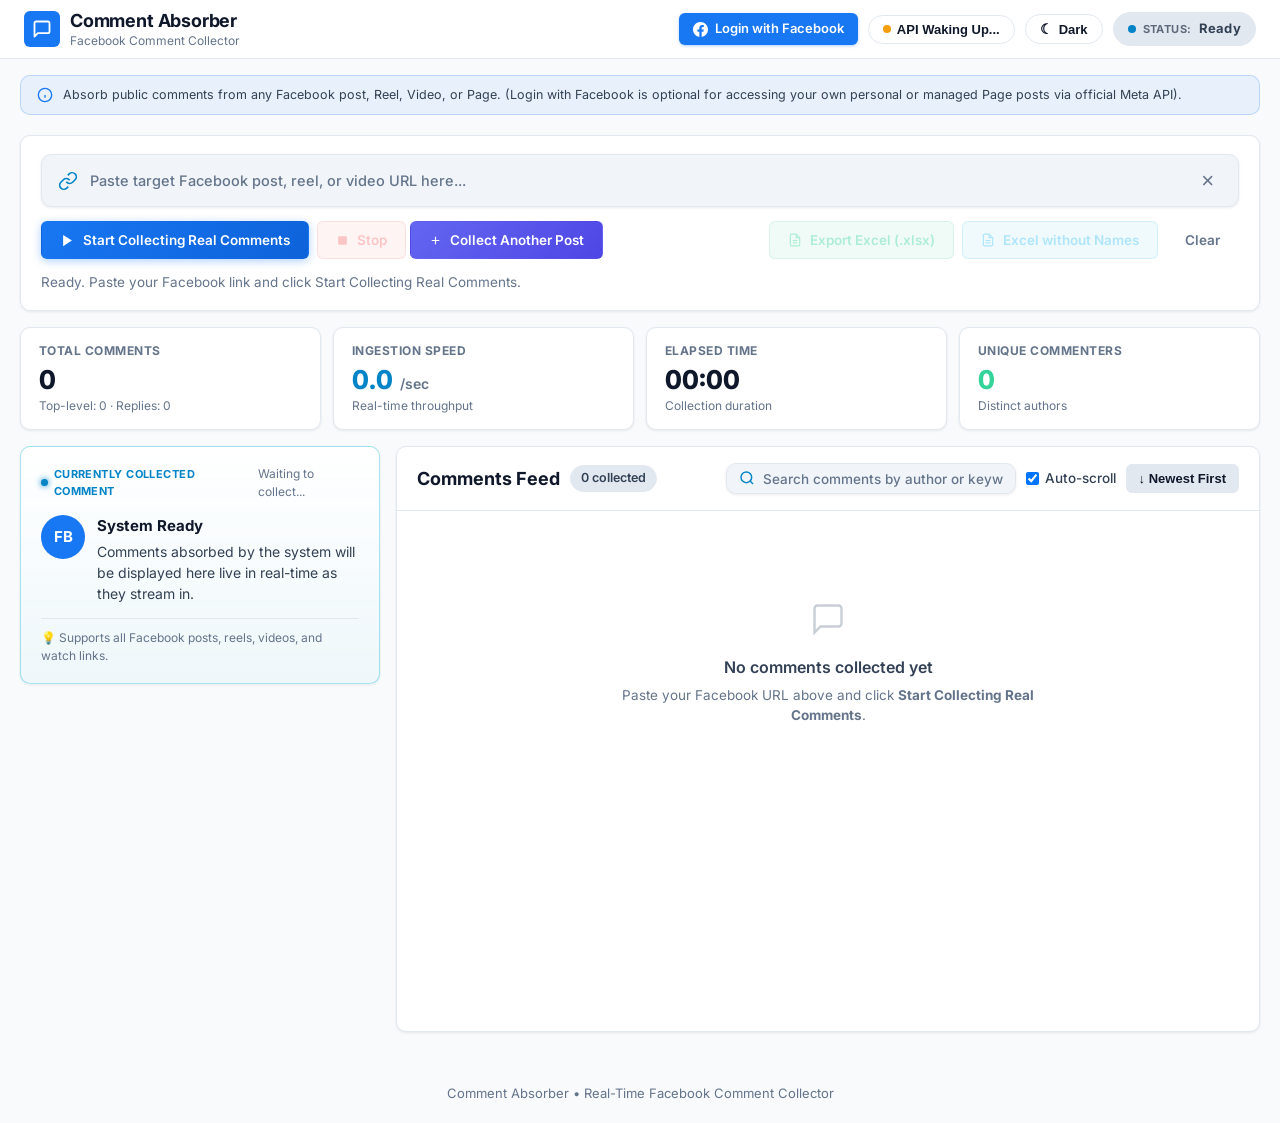
==== index.html @ 85e7fb08 "Guarantee permanent production backend fallback and handle cloud server cold starts resiliently" ====
<!DOCTYPE html>
<html lang="en">
<head>
  <meta charset="UTF-8" />
  <meta name="viewport" content="width=device-width, initial-scale=1.0, maximum-scale=1.0, user-scalable=no" />
  <title>Comment Absorber — Real-Time Facebook Comments</title>
  <meta name="description" content="Absorb, stream, and export Facebook post comments in real-time to Excel and CSV directly in your browser." />
  
  <!-- Clean Modern Typography -->
  <link rel="preconnect" href="https://fonts.googleapis.com" />
  <link rel="preconnect" href="https://fonts.gstatic.com" crossorigin />
  <link href="https://fonts.googleapis.com/css2?family=Inter:wght@400;500;600;700;800&display=swap" rel="stylesheet" />
  
  <style>
/* ==========================================================================
   Comment Absorber — 100% Pure Web Responsive UI System (Mobile & Desktop)
   ========================================================================== */

:root, [data-theme="dark"] {
  /* Dark Theme Palette (Default) */
  --bg-page: #0b0f19;
  --bg-card: #111827;
  --bg-card-hover: #162032;
  --bg-input: #131b2e;
  --bg-subtle: #1e293b;
  --bg-subtle-hover: #26354a;
  
  --border: #1e293b;
  --border-light: #2c3b52;
  --border-focus: #38bdf8;
  
  --text-primary: #ffffff;
  --text-secondary: #e2e8f0;
  --text-muted: #94a3b8;
  
  --header-bg: rgba(11, 15, 25, 0.96);
  --row-hover: rgba(255, 255, 255, 0.03);
  --row-latest: rgba(24, 119, 242, 0.12);
  --shadow-sm: 0 1px 3px rgba(0, 0, 0, 0.35);
  --shadow-md: 0 4px 14px rgba(0, 0, 0, 0.45);
  
  --blue: #1877f2;
  --blue-hover: #166fe5;
  --indigo: #4f46e5;
  --indigo-hover: #4338ca;
  --emerald: #10b981;
  --cyan: #06b6d4;
  --red: #ef4444;
  --red-hover: #dc2626;
  --amber: #f59e0b;
  
  --radius-sm: 6px;
  --radius-md: 10px;
  --radius-lg: 14px;
  --radius-full: 9999px;
  
  --transition: all 0.2s ease;
}

[data-theme="light"] {
  /* Crisp Modern Light Theme */
  --bg-page: #f8fafc;
  --bg-card: #ffffff;
  --bg-card-hover: #f1f5f9;
  --bg-input: #f1f5f9;
  --bg-subtle: #e2e8f0;
  --bg-subtle-hover: #cbd5e1;
  
  --border: #e2e8f0;
  --border-light: #cbd5e1;
  --border-focus: #1877f2;
  
  --text-primary: #0f172a;
  --text-secondary: #334155;
  --text-muted: #64748b;
  
  --header-bg: rgba(255, 255, 255, 0.97);
  --row-hover: rgba(0, 0, 0, 0.025);
  --row-latest: rgba(24, 119, 242, 0.08);
  --shadow-sm: 0 1px 3px rgba(0, 0, 0, 0.08);
  --shadow-md: 0 4px 14px rgba(0, 0, 0, 0.1);
  
  --blue: #1877f2;
  --blue-hover: #166fe5;
  --indigo: #4f46e5;
  --indigo-hover: #4338ca;
  --emerald: #10b981;
  --cyan: #0284c7;
  --red: #ef4444;
  --red-hover: #dc2626;
  --amber: #d97706;
  
  --radius-sm: 6px;
  --radius-md: 10px;
  --radius-lg: 14px;
  --radius-full: 9999px;
  
  --transition: all 0.2s ease;
}

/* Reset & Foundation */
*, *::before, *::after {
  box-sizing: border-box;
  margin: 0;
  padding: 0;
}

html, body {
  background-color: var(--bg-page);
  color: var(--text-primary);
  font-family: 'Inter', -apple-system, BlinkMacSystemFont, "Segoe UI", Roboto, sans-serif;
  min-height: 100vh;
  line-height: 1.5;
  -webkit-font-smoothing: antialiased;
  overflow-x: hidden;
}

/* Full-Width Responsive Header */
.app-header {
  width: 100%;
  border-bottom: 1px solid var(--border);
  background: var(--header-bg);
  backdrop-filter: blur(12px);
  position: sticky;
  top: 0;
  z-index: 100;
  padding: 10px 24px;
  transition: var(--transition);
}

.header-inner {
  width: 100%;
  max-width: 1400px;
  margin: 0 auto;
  display: flex;
  align-items: center;
  justify-content: space-between;
  gap: 12px;
}

.brand {
  display: flex;
  align-items: center;
  gap: 10px;
  min-width: 0;
}

.brand-logo {
  width: 36px;
  height: 36px;
  border-radius: var(--radius-sm);
  background: var(--blue);
  color: #fff;
  display: flex;
  align-items: center;
  justify-content: center;
  flex-shrink: 0;
}

.brand-name {
  font-size: 18px;
  font-weight: 700;
  letter-spacing: -0.01em;
  color: var(--text-primary);
  display: block;
  line-height: 1.2;
  white-space: nowrap;
}

.brand-sub {
  font-size: 12px;
  color: var(--text-muted);
  display: block;
  line-height: 1.3;
  margin-top: 1px;
  white-space: nowrap;
}

.header-status-group {
  display: flex;
  align-items: center;
  gap: 10px;
  flex-shrink: 0;
}

/* Theme Toggle Button */
.btn-theme-toggle {
  display: inline-flex;
  align-items: center;
  gap: 6px;
  padding: 6px 14px;
  border-radius: var(--radius-full);
  font-size: 13px;
  font-weight: 600;
  background: var(--bg-card);
  border: 1px solid var(--border);
  color: var(--text-primary);
  cursor: pointer;
  transition: var(--transition);
  user-select: none;
}
.btn-theme-toggle:hover {
  background: var(--bg-subtle);
  border-color: var(--border-focus);
}
.theme-icon {
  font-size: 14px;
}

/* Prominent Status Pill */
.status-pill {
  display: inline-flex;
  align-items: center;
  gap: 7px;
  padding: 6px 14px;
  border-radius: var(--radius-full);
  font-size: 13px;
  font-weight: 600;
  letter-spacing: 0.02em;
  border: 1px solid var(--border);
  background: var(--bg-card);
  color: var(--text-secondary);
  transition: var(--transition);
}

.status-dot {
  width: 8px;
  height: 8px;
  border-radius: 50%;
  background: var(--text-muted);
}

.status-title-prefix {
  font-size: 11px;
  font-weight: 700;
  opacity: 0.75;
  letter-spacing: 0.04em;
}

.status-label {
  font-weight: 700;
}

.status-pill.status-ready {
  background: var(--bg-subtle);
  border-color: var(--border);
  color: var(--text-secondary);
}
.status-pill.status-ready .status-dot {
  background: var(--cyan);
}

.status-pill.status-ongoing {
  background: rgba(24, 119, 242, 0.15);
  border-color: var(--blue);
  color: #38bdf8;
}
.status-pill.status-ongoing .status-dot {
  background: #38bdf8;
  box-shadow: 0 0 8px rgba(56, 189, 248, 0.8);
  animation: pulseDot 1.2s infinite;
}

.status-pill.status-done {
  background: rgba(16, 185, 129, 0.15);
  border-color: var(--emerald);
  color: #34d399;
}
.status-pill.status-done .status-dot {
  background: var(--emerald);
}

.status-pill.status-stopped {
  background: rgba(239, 68, 68, 0.15);
  border-color: var(--red);
  color: #f87171;
}

@keyframes pulseDot {
  0%, 100% { opacity: 1; transform: scale(1); }
  50% { opacity: 0.35; transform: scale(1.3); }
}

/* Dashboard Container */
.dashboard-container {
  width: 100%;
  max-width: 1400px;
  margin: 0 auto;
  padding: 16px 20px 36px;
  display: flex;
  flex-direction: column;
  gap: 16px;
}

/* Base Card Style */
.card {
  background: var(--bg-card);
  border: 1px solid var(--border);
  border-radius: var(--radius-md);
  padding: 18px 20px;
  box-shadow: var(--shadow-sm);
  transition: var(--transition);
}

/* Top Control Bar Card */
.control-bar-card {
  display: flex;
  flex-direction: column;
  gap: 14px;
}

.url-row {
  width: 100%;
}

.url-input-wrap {
  width: 100%;
  display: flex;
  align-items: center;
  background: var(--bg-input);
  border: 1.5px solid var(--border);
  border-radius: var(--radius-md);
  padding: 4px 16px;
  box-shadow: var(--shadow-sm);
  transition: var(--transition);
}

.url-input-wrap:focus-within {
  border-color: var(--border-focus);
  background: var(--bg-card);
  box-shadow: 0 0 0 3px rgba(56, 189, 248, 0.2);
}

.url-icon {
  color: var(--cyan);
  margin-right: 12px;
  flex-shrink: 0;
  width: 20px;
  height: 20px;
}

.url-input-wrap input {
  flex: 1;
  background: transparent;
  border: none;
  color: var(--text-primary);
  font-size: 15.5px;
  font-weight: 500;
  padding: 12px 0;
  outline: none;
  font-family: inherit;
  width: 100%;
}

.url-input-wrap input::placeholder {
  color: var(--text-muted);
  font-size: 14.5px;
}

.btn-clear {
  background: transparent;
  border: none;
  color: var(--text-muted);
  font-size: 22px;
  cursor: pointer;
  padding: 4px 8px;
  line-height: 1;
  transition: var(--transition);
}
.btn-clear:hover {
  color: var(--text-primary);
}

/* Controls Buttons Row */
.controls-row {
  display: flex;
  align-items: center;
  justify-content: space-between;
  flex-wrap: wrap;
  gap: 10px;
}

.btn-group-primary, .btn-group-secondary {
  display: flex;
  align-items: center;
  flex-wrap: wrap;
  gap: 8px;
}

.btn {
  display: inline-flex;
  align-items: center;
  justify-content: center;
  gap: 8px;
  padding: 10px 18px;
  font-size: 13.5px;
  font-weight: 600;
  border-radius: var(--radius-sm);
  cursor: pointer;
  border: 1px solid transparent;
  font-family: inherit;
  transition: var(--transition);
  text-decoration: none;
  white-space: nowrap;
}

.btn-primary {
  background: linear-gradient(135deg, #1877F2 0%, #0d62d9 100%);
  color: #ffffff;
  box-shadow: 0 2px 8px rgba(24, 119, 242, 0.35);
}
.btn-primary:hover:not(:disabled) {
  background: linear-gradient(135deg, #2583fd 0%, #166fe5 100%);
  transform: translateY(-1px);
  box-shadow: 0 4px 12px rgba(24, 119, 242, 0.45);
}

.btn-danger {
  background: rgba(239, 68, 68, 0.15);
  color: #f87171;
  border: 1px solid rgba(239, 68, 68, 0.3);
}
.btn-danger:hover:not(:disabled) {
  background: var(--red);
  color: #ffffff;
}

.btn-accent {
  background: linear-gradient(135deg, #6366f1 0%, #4f46e5 100%);
  color: #ffffff;
}
.btn-accent:hover:not(:disabled) {
  background: linear-gradient(135deg, #4f46e5 0%, #4338ca 100%);
  transform: translateY(-1px);
}

.btn-excel {
  background: rgba(16, 185, 129, 0.15);
  color: #34d399;
  border: 1px solid rgba(16, 185, 129, 0.3);
}
.btn-excel:hover:not(:disabled) {
  background: var(--emerald);
  color: #ffffff;
}

.btn-excel-alt {
  background: rgba(6, 182, 212, 0.15);
  color: #38bdf8;
  border: 1px solid rgba(6, 182, 212, 0.35);
}
.btn-excel-alt:hover:not(:disabled) {
  background: var(--cyan);
  color: #ffffff;
}

.btn-secondary {
  background: var(--bg-subtle);
  border: 1px solid var(--border);
  color: var(--text-primary);
}
.btn-secondary:hover:not(:disabled) {
  background: var(--bg-subtle-hover);
  border-color: var(--border-focus);
}

.btn-ghost {
  background: transparent;
  color: var(--text-muted);
}
.btn-ghost:hover:not(:disabled) {
  background: var(--bg-subtle);
  color: var(--text-primary);
}

.btn:disabled {
  opacity: 0.4;
  cursor: not-allowed;
  pointer-events: none;
}

.status-subtext {
  font-size: 13.5px;
  color: var(--text-muted);
  line-height: 1.4;
}

/* Metrics Row (4-Column Grid) */
.metrics-grid {
  display: grid;
  grid-template-columns: repeat(4, 1fr);
  gap: 12px;
}

.metric-card {
  background: var(--bg-card);
  border: 1px solid var(--border);
  border-radius: var(--radius-md);
  padding: 14px 18px;
  box-shadow: var(--shadow-sm);
  display: flex;
  flex-direction: column;
}

.metric-label {
  font-size: 12px;
  font-weight: 700;
  letter-spacing: 0.04em;
  color: var(--text-muted);
  text-transform: uppercase;
}

.metric-value {
  font-size: 26px;
  font-weight: 800;
  color: var(--text-primary);
  margin: 6px 0 2px;
  font-variant-numeric: tabular-nums;
  line-height: 1.1;
}

.metric-value.speed-color { color: var(--cyan); }
.metric-value.authors-color { color: #34d399; }

.metric-unit {
  font-size: 14px;
  font-weight: 600;
  color: var(--text-muted);
}

.metric-desc {
  font-size: 12px;
  color: var(--text-muted);
}

/* Main Dashboard Body Grid */
.dashboard-body-grid {
  display: grid;
  grid-template-columns: 360px 1fr;
  gap: 16px;
  align-items: start;
}

/* Spotlight Card (Currently Collected Comment) */
.spotlight-card {
  display: flex;
  flex-direction: column;
  gap: 14px;
  border: 1px solid rgba(6, 182, 212, 0.35);
  background: linear-gradient(180deg, var(--bg-card) 0%, rgba(6, 182, 212, 0.04) 100%);
  position: sticky;
  top: 72px;
}

.spotlight-header {
  display: flex;
  align-items: center;
  justify-content: space-between;
  gap: 8px;
}

.spotlight-badge {
  display: inline-flex;
  align-items: center;
  gap: 6px;
  font-size: 11px;
  font-weight: 700;
  color: var(--cyan);
  letter-spacing: 0.04em;
  text-transform: uppercase;
}

.spotlight-dot {
  width: 7px;
  height: 7px;
  border-radius: 50%;
  background: var(--cyan);
  box-shadow: 0 0 6px var(--cyan);
  animation: pulseDot 1.2s infinite;
}

.spotlight-time {
  font-size: 12px;
  color: var(--text-muted);
}

.spotlight-body {
  display: flex;
  align-items: flex-start;
  gap: 12px;
}

.spotlight-avatar {
  width: 44px;
  height: 44px;
  border-radius: 50%;
  background: var(--blue);
  color: #fff;
  font-size: 15px;
  font-weight: 700;
  display: flex;
  align-items: center;
  justify-content: center;
  flex-shrink: 0;
}

.spotlight-details {
  flex: 1;
  min-width: 0;
}

.spotlight-author {
  font-size: 15px;
  font-weight: 700;
  color: var(--text-primary);
  margin-bottom: 4px;
  word-break: break-word;
}

.spotlight-text {
  font-size: 14px;
  color: var(--text-secondary);
  line-height: 1.5;
  word-break: break-word;
  max-height: 180px;
  overflow-y: auto;
}

.spotlight-footer {
  padding-top: 10px;
  border-top: 1px solid var(--border);
  font-size: 12px;
  color: var(--text-muted);
}

/* Comments Feed Card */
.feed-card {
  display: flex;
  flex-direction: column;
  padding: 0;
  overflow: hidden;
}

.feed-header {
  padding: 16px 20px;
  border-bottom: 1px solid var(--border);
  display: flex;
  align-items: center;
  justify-content: space-between;
  flex-wrap: wrap;
  gap: 12px;
}

.feed-title-group {
  display: flex;
  align-items: center;
  gap: 10px;
}

.feed-title {
  font-size: 18px;
  font-weight: 700;
  color: var(--text-primary);
}

.feed-counter-pill {
  font-size: 12.5px;
  font-weight: 600;
  padding: 3px 10px;
  background: var(--bg-subtle);
  border: 1px solid var(--border);
  border-radius: var(--radius-full);
  color: var(--text-secondary);
}

.feed-controls {
  display: flex;
  align-items: center;
  gap: 10px;
  flex-wrap: wrap;
}

.feed-search-wrap {
  display: flex;
  align-items: center;
  background: var(--bg-input);
  border: 1.5px solid var(--border);
  border-radius: var(--radius-md);
  padding: 6px 12px;
  gap: 8px;
  color: var(--cyan);
  box-shadow: var(--shadow-sm);
  transition: var(--transition);
}

.feed-search-wrap:focus-within {
  border-color: var(--border-focus);
  background: var(--bg-card);
  box-shadow: 0 0 0 3px rgba(56, 189, 248, 0.2);
}

.feed-search-wrap svg {
  color: var(--cyan);
  flex-shrink: 0;
}

.feed-search-wrap input {
  background: transparent;
  border: none;
  color: var(--text-primary);
  font-size: 14px;
  font-weight: 500;
  outline: none;
  font-family: inherit;
  width: 240px;
}

.feed-search-wrap input::placeholder {
  color: var(--text-muted);
  font-size: 13.5px;
}

.feed-subcontrols {
  display: flex;
  align-items: center;
  gap: 10px;
}

.autoscroll-checkbox {
  display: inline-flex;
  align-items: center;
  gap: 6px;
  font-size: 13.5px;
  font-weight: 500;
  color: var(--text-secondary);
  cursor: pointer;
  user-select: none;
}

.btn-subtle {
  background: var(--bg-subtle);
  border: 1px solid var(--border);
  color: var(--text-primary);
  padding: 6px 12px;
  border-radius: var(--radius-sm);
  font-size: 13px;
  font-weight: 600;
  cursor: pointer;
  transition: var(--transition);
}
.btn-subtle:hover {
  background: var(--bg-subtle-hover);
  border-color: var(--border-focus);
}

/* Stream List Container */
.stream-container {
  height: calc(100vh - 380px);
  min-height: 420px;
  overflow-y: auto;
  position: relative;
  -webkit-overflow-scrolling: touch;
}

.stream-empty {
  text-align: center;
  padding: 90px 20px;
  color: var(--text-muted);
}

.empty-icon {
  margin-bottom: 12px;
  opacity: 0.35;
}

.empty-title {
  font-size: 16px;
  font-weight: 600;
  color: var(--text-secondary);
  margin-bottom: 6px;
}

.empty-desc {
  font-size: 13.5px;
  max-width: 440px;
  margin: 0 auto;
}

/* Stream List Rows */
.stream-list {
  display: flex;
  flex-direction: column;
}

.comment-row {
  display: flex;
  align-items: flex-start;
  gap: 14px;
  padding: 14px 20px;
  border-bottom: 1px solid var(--border);
  transition: background 0.12s ease;
}

.comment-row:hover {
  background: var(--row-hover);
}

.comment-row.is-latest {
  background: var(--row-latest);
}

.row-index {
  font-size: 13px;
  font-weight: 600;
  color: var(--text-muted);
  width: 32px;
  text-align: right;
  flex-shrink: 0;
  padding-top: 3px;
}

.row-avatar {
  width: 38px;
  height: 38px;
  border-radius: 50%;
  background: var(--blue);
  color: #fff;
  font-size: 13.5px;
  font-weight: 700;
  display: flex;
  align-items: center;
  justify-content: center;
  flex-shrink: 0;
}

.row-content {
  flex: 1;
  min-width: 0;
}

.row-header {
  display: flex;
  align-items: center;
  gap: 10px;
  margin-bottom: 4px;
}

.row-author {
  font-size: 15px;
  font-weight: 700;
  color: var(--text-primary);
}

.row-time {
  font-size: 12.5px;
  color: var(--text-muted);
}

.row-message {
  font-size: 14.5px;
  color: var(--text-secondary);
  line-height: 1.55;
  white-space: pre-wrap;
  word-break: break-word;
  overflow-wrap: anywhere;
}

/* Developer-Only Diagnostic Panel (Debug Mode) */
.developer-diagnostic {
  margin-top: 10px;
  padding: 10px 14px;
  background: rgba(15, 23, 42, 0.95);
  border: 1px solid rgba(59, 130, 246, 0.4);
  border-left: 3px solid #3b82f6;
  border-radius: var(--radius-sm);
  font-family: ui-monospace, SFMono-Regular, Menlo, Monaco, Consolas, "Liberation Mono", "Courier New", monospace;
  font-size: 11.5px;
  line-height: 1.5;
  color: #cbd5e1;
}

.diag-header {
  display: flex;
  align-items: center;
  justify-content: space-between;
  font-weight: 700;
  color: #60a5fa;
  margin-bottom: 6px;
  font-size: 11px;
  text-transform: uppercase;
  letter-spacing: 0.5px;
}

.diag-body {
  display: flex;
  flex-direction: column;
  gap: 4px;
}

.diag-row {
  display: flex;
  gap: 8px;
}

.diag-lbl {
  min-width: 155px;
  color: #94a3b8;
  font-weight: 600;
  flex-shrink: 0;
}

.diag-val {
  color: #f1f5f9;
  word-break: break-all;
}

.diag-badge-yes {
  padding: 1px 7px;
  border-radius: 4px;
  background: rgba(239, 68, 68, 0.2);
  color: #f87171;
  font-weight: 700;
  font-size: 10.5px;
}

.diag-badge-no {
  padding: 1px 7px;
  border-radius: 4px;
  background: rgba(16, 185, 129, 0.2);
  color: #34d399;
  font-weight: 700;
  font-size: 10.5px;
}

.badge-reply {
  font-size: 10.5px;
  padding: 1px 6px;
  border-radius: 4px;
  background: rgba(99, 102, 241, 0.15);
  color: #818cf8;
  border: 1px solid rgba(99, 102, 241, 0.3);
  font-weight: 600;
  margin-left: 6px;
}

.dev-debug-pill {
  display: inline-flex;
  align-items: center;
  gap: 4px;
  padding: 2px 8px;
  background: rgba(59, 130, 246, 0.2);
  border: 1px solid rgba(59, 130, 246, 0.5);
  color: #60a5fa;
  border-radius: 9999px;
  font-size: 11px;
  font-weight: 700;
  margin-left: 8px;
  vertical-align: middle;
}

/* Footer */
.app-footer {
  text-align: center;
  font-size: 13px;
  color: var(--text-muted);
  padding: 16px 18px calc(20px + env(safe-area-inset-bottom, 0px));
}

/* Toast Notifications */
.toast-container {
  position: fixed;
  bottom: 24px;
  right: 24px;
  z-index: 2000;
  display: flex;
  flex-direction: column;
  gap: 8px;
  max-width: calc(100vw - 48px);
}

.toast {
  background: var(--bg-card);
  border: 1px solid var(--border-light);
  color: var(--text-primary);
  padding: 10px 16px;
  border-radius: var(--radius-sm);
  font-size: 13px;
  box-shadow: var(--shadow-md);
  animation: slideToast 0.2s ease forwards;
  display: flex;
  align-items: center;
  gap: 8px;
}

.toast.success { border-left: 3px solid var(--emerald); }
.toast.error { border-left: 3px solid var(--red); }
.toast.info { border-left: 3px solid var(--blue); }

@keyframes slideToast {
  from { opacity: 0; transform: translateY(8px); }
  to { opacity: 1; transform: translateY(0); }
}

/* ==========================================================================
   Facebook Auth & Multi-User Header Styles
   ========================================================================== */
.auth-header-wrap {
  display: flex;
  align-items: center;
  gap: 8px;
}

.btn-fb-login {
  display: inline-flex;
  align-items: center;
  gap: 7px;
  background: #1877F2;
  color: #ffffff;
  padding: 6px 14px;
  border-radius: var(--radius-sm);
  font-size: 13px;
  font-weight: 600;
  text-decoration: none;
  border: none;
  cursor: pointer;
  transition: var(--transition);
  box-shadow: 0 1px 3px rgba(24, 119, 242, 0.35);
}

.btn-fb-login:hover {
  background: #166fe5;
  box-shadow: 0 2px 8px rgba(24, 119, 242, 0.5);
  transform: translateY(-1px);
}

.btn-fb-login svg {
  flex-shrink: 0;
}

.user-profile-badge {
  display: inline-flex;
  align-items: center;
  gap: 8px;
  background: var(--bg-input);
  border: 1px solid var(--border-light);
  padding: 4px 10px 4px 6px;
  border-radius: var(--radius-full);
}

.user-avatar {
  width: 26px;
  height: 26px;
  border-radius: 50%;
  object-fit: cover;
  background: var(--blue);
}

.user-name {
  font-size: 13px;
  font-weight: 600;
  color: var(--text-primary);
  max-width: 140px;
  overflow: hidden;
  text-overflow: ellipsis;
  white-space: nowrap;
}

.btn-logout {
  background: transparent;
  border: none;
  color: var(--text-muted);
  font-size: 11.5px;
  font-weight: 600;
  cursor: pointer;
  padding: 2px 6px;
  border-radius: var(--radius-sm);
  transition: var(--transition);
}

.btn-logout:hover {
  color: var(--red);
  background: rgba(239, 68, 68, 0.1);
}

/* Meta API Permission Notice Card */
.meta-notice-card {
  display: flex;
  align-items: center;
  gap: 10px;
  padding: 10px 16px;
  background: rgba(24, 119, 242, 0.07);
  border: 1px solid rgba(24, 119, 242, 0.22);
  border-radius: var(--radius-md);
  font-size: 12.5px;
  color: var(--text-secondary);
  line-height: 1.45;
  margin-bottom: 4px;
}

.meta-notice-card svg {
  color: var(--blue);
  flex-shrink: 0;
}

/* Login Prompt Card (When unauthenticated) */
.login-prompt-card {
  display: flex;
  align-items: center;
  justify-content: space-between;
  gap: 16px;
  background: linear-gradient(135deg, rgba(24, 119, 242, 0.12) 0%, rgba(79, 70, 229, 0.08) 100%);
  border: 1.5px solid rgba(24, 119, 242, 0.35);
  border-radius: var(--radius-md);
  padding: 16px 20px;
  margin-top: 6px;
}

.login-prompt-content {
  display: flex;
  align-items: center;
  gap: 14px;
}

.login-prompt-icon {
  width: 44px;
  height: 44px;
  border-radius: 50%;
  background: #1877F2;
  color: #fff;
  display: flex;
  align-items: center;
  justify-content: center;
  flex-shrink: 0;
  box-shadow: 0 4px 12px rgba(24, 119, 242, 0.4);
}

.login-prompt-title {
  font-size: 15px;
  font-weight: 700;
  color: var(--text-primary);
  margin: 0 0 3px;
}

.login-prompt-desc {
  font-size: 13px;
  color: var(--text-secondary);
  margin: 0;
}

.btn-facebook-lg {
  display: inline-flex;
  align-items: center;
  gap: 8px;
  background: #1877F2;
  color: #ffffff;
  padding: 10px 20px;
  border-radius: var(--radius-md);
  font-size: 14px;
  font-weight: 700;
  text-decoration: none;
  white-space: nowrap;
  box-shadow: 0 4px 14px rgba(24, 119, 242, 0.4);
  transition: var(--transition);
}

.btn-facebook-lg:hover {
  background: #166fe5;
  transform: translateY(-1px);
}

/* ==========================================================================
   Engine Status & Remote Mobile Modal Styles
   ========================================================================== */
.engine-status-dot {
  width: 8px;
  height: 8px;
  border-radius: 50%;
  background: #94a3b8;
  display: inline-block;
  transition: var(--transition);
}

.engine-status-dot.connected {
  background: var(--emerald);
  box-shadow: 0 0 6px var(--emerald);
}

.modal-overlay {
  position: fixed;
  inset: 0;
  background: rgba(0, 0, 0, 0.72);
  backdrop-filter: blur(8px);
  -webkit-backdrop-filter: blur(8px);
  z-index: 9999;
  display: flex;
  align-items: center;
  justify-content: center;
  padding: 16px;
  animation: fadeIn 0.2s ease-out;
}

.modal-card {
  background: var(--bg-card);
  border: 1px solid var(--border-light);
  border-radius: var(--radius-lg);
  box-shadow: var(--shadow-xl);
  width: 100%;
  max-width: 520px;
  overflow: hidden;
  animation: scaleUp 0.25s cubic-bezier(0.16, 1, 0.3, 1);
}

@keyframes scaleUp {
  from { opacity: 0; transform: scale(0.95); }
  to { opacity: 1; transform: scale(1); }
}

@keyframes fadeIn {
  from { opacity: 0; }
  to { opacity: 1; }
}

.modal-header {
  display: flex;
  align-items: center;
  justify-content: space-between;
  padding: 16px 20px;
  border-bottom: 1px solid var(--border);
}

.modal-title {
  display: flex;
  align-items: center;
  gap: 10px;
  font-size: 16px;
  font-weight: 700;
  color: var(--text-primary);
}

.modal-title svg {
  color: var(--blue);
}

.btn-modal-close {
  background: transparent;
  border: none;
  color: var(--text-muted);
  font-size: 24px;
  cursor: pointer;
  line-height: 1;
  padding: 4px 8px;
  border-radius: var(--radius-sm);
  transition: var(--transition);
}

.btn-modal-close:hover {
  color: var(--text-primary);
  background: var(--bg-subtle);
}

.modal-body {
  padding: 20px;
  display: flex;
  flex-direction: column;
  gap: 15px;
}

.engine-status-box {
  background: var(--bg-subtle);
  border: 1px solid var(--border);
  border-radius: var(--radius-md);
  padding: 12px 14px;
}

.engine-indicator-row {
  display: flex;
  align-items: center;
  justify-content: space-between;
  flex-wrap: wrap;
  gap: 10px;
}

.engine-badge {
  display: inline-flex;
  align-items: center;
  gap: 6px;
  font-size: 12.5px;
  font-weight: 700;
  padding: 4px 10px;
  border-radius: 9999px;
  background: rgba(148, 163, 184, 0.2);
  color: var(--text-muted);
}

.engine-badge.connected {
  background: rgba(16, 185, 129, 0.15);
  color: var(--emerald);
}

.engine-target-url {
  font-size: 12px;
  font-family: monospace;
  color: var(--text-secondary);
  word-break: break-all;
}

.remote-info-card {
  background: var(--bg-surface);
  border: 1px solid var(--border);
  border-radius: var(--radius-md);
  padding: 14px 16px;
  display: flex;
  flex-direction: column;
  gap: 8px;
}

.remote-card-title {
  font-size: 13.5px;
  font-weight: 700;
  color: var(--cyan);
}

.remote-card-p {
  font-size: 12.5px;
  color: var(--text-secondary);
  margin: 0;
  line-height: 1.45;
}

.remote-link-row {
  display: flex;
  align-items: center;
  gap: 8px;
  font-size: 12.5px;
  flex-wrap: wrap;
}

.remote-link-label {
  font-weight: 600;
  color: var(--text-muted);
  min-width: 90px;
}

.remote-url-link {
  color: var(--blue);
  text-decoration: underline;
  word-break: break-all;
  font-family: monospace;
  font-size: 12px;
}

.remote-url-link:hover {
  color: var(--cyan);
}

.custom-engine-wrap {
  display: flex;
  flex-direction: column;
  gap: 8px;
}

.custom-engine-label {
  font-size: 12.5px;
  font-weight: 600;
  color: var(--text-secondary);
}

.engine-input-row {
  display: flex;
  gap: 8px;
}

.engine-input-row input {
  flex: 1;
  background: var(--bg-surface);
  border: 1px solid var(--border);
  border-radius: var(--radius-sm);
  color: var(--text-primary);
  padding: 8px 12px;
  font-size: 13px;
  font-family: monospace;
  outline: none;
  transition: var(--transition);
}

.engine-input-row input:focus {
  border-color: var(--blue);
}

.modal-footer {
  display: flex;
  justify-content: flex-end;
  padding: 12px 20px;
  border-top: 1px solid var(--border);
  background: var(--bg-subtle);
}

/* ==========================================================================
   Mobile Responsiveness Engine — Optimized for All Phones & Tablets
   ========================================================================== */

@media (max-width: 991px) {
  .dashboard-container {
    padding: 12px 14px 30px;
    gap: 12px;
  }

  .dashboard-body-grid {
    grid-template-columns: 1fr;
    gap: 12px;
  }

  .spotlight-card {
    position: static;
  }

  .stream-container {
    height: 52vh;
    min-height: 320px;
  }
}

@media (max-width: 768px) {
  .app-header {
    padding: 8px 12px;
  }

  .header-inner {
    gap: 8px;
  }

  .brand-logo {
    width: 32px;
    height: 32px;
  }
  .brand-logo svg {
    width: 17px;
    height: 17px;
  }

  .brand-name {
    font-size: 15.5px;
  }

  .brand-sub {
    font-size: 11px;
  }

  .btn-theme-toggle {
    padding: 5px 10px;
    font-size: 12px;
  }

  .status-pill {
    padding: 5px 10px;
    font-size: 12px;
  }

  .control-bar-card {
    padding: 12px 12px;
    gap: 10px;
  }

  .url-input-wrap {
    padding: 2px 10px;
  }

  .url-input-wrap input {
    font-size: 16px; /* Prevents unwanted iOS Safari viewport auto-zoom */
    padding: 10px 0;
  }

  .controls-row {
    flex-direction: column;
    align-items: stretch;
    gap: 8px;
  }

  .btn-group-primary {
    width: 100%;
    flex-direction: column;
    gap: 8px;
  }

  #btn-start {
    width: 100%;
    min-height: 46px;
    font-size: 14.5px;
    font-weight: 700;
  }

  .primary-action-subrow {
    display: grid;
    grid-template-columns: 1fr 1fr;
    gap: 8px;
    width: 100%;
  }

  .btn-group-secondary {
    display: grid;
    grid-template-columns: 1fr 1fr;
    gap: 8px;
    width: 100%;
  }

  .btn-group-secondary .btn {
    width: 100%;
    padding: 9px 8px;
    font-size: 12.5px;
    min-height: 40px;
  }

  #btn-clear {
    grid-column: span 2;
  }

  .metrics-grid {
    grid-template-columns: 1fr 1fr;
    gap: 8px;
  }

  .metric-card {
    padding: 10px 12px;
  }

  .metric-label {
    font-size: 11px;
  }

  .metric-value {
    font-size: 21px;
    margin: 4px 0 2px;
  }

  .metric-desc {
    font-size: 11px;
  }

  .feed-header {
    padding: 12px 14px;
    flex-direction: column;
    align-items: stretch;
    gap: 8px;
  }

  .feed-controls {
    flex-direction: column;
    align-items: stretch;
    gap: 8px;
    width: 100%;
  }

  .feed-search-wrap {
    width: 100%;
  }

  .feed-search-wrap input {
    width: 100%;
    font-size: 14px;
  }

  .feed-subcontrols {
    display: flex;
    align-items: center;
    justify-content: space-between;
    width: 100%;
  }

  .comment-row {
    padding: 11px 12px;
    gap: 10px;
  }

  .row-index {
    font-size: 12px;
    width: 24px;
  }

  .row-avatar {
    width: 32px;
    height: 32px;
    font-size: 12px;
  }

  .row-author {
    font-size: 14px;
  }

  .row-time {
    font-size: 11.5px;
  }

  .row-message {
    font-size: 13.5px;
    line-height: 1.45;
  }
}

@media (max-width: 480px) {
  .brand-sub {
    display: none; /* Keep header compact on ultra-small screens */
  }

  .status-title-prefix {
    display: none;
  }
}

</style>
</head>
<body>

  <!-- Full-Width Responsive Header -->
  <header class="app-header">
    <div class="header-inner">
      <div class="brand">
        <div class="brand-logo">
          <svg width="20" height="20" viewBox="0 0 24 24" fill="none" stroke="currentColor" stroke-width="2.2" stroke-linecap="round" stroke-linejoin="round">
            <path d="M21 15a2 2 0 0 1-2 2H7l-4 4V5a2 2 0 0 1 2-2h14a2 2 0 0 1 2 2z"></path>
          </svg>
        </div>
        <div>
          <span class="brand-name">Comment Absorber</span>
          <span class="brand-sub">Facebook Comment Collector</span>
          <span id="dev-debug-indicator" class="dev-debug-pill" style="display: none;">🛠️ DEBUG MODE (Ctrl+Shift+D)</span>
        </div>
      </div>

      <div class="header-status-group">
        <!-- Facebook Login / User Profile -->
        <div id="auth-header-container" class="auth-header-wrap">
          <a href="/auth/facebook/login" id="btn-login-fb" class="btn-fb-login" title="Log in with your Facebook account">
            <svg width="15" height="15" viewBox="0 0 24 24" fill="currentColor">
              <path d="M24 12.073c0-6.627-5.373-12-12-12s-12 5.373-12 12c0 5.99 4.388 10.954 10.125 11.854v-8.385H7.078v-3.47h3.047V9.43c0-3.007 1.792-4.669 4.533-4.669 1.312 0 2.686.235 2.686.235v2.953H15.83c-1.491 0-1.956.925-1.956 1.874v2.25h3.328l-.532 3.47h-2.796v8.385C19.612 23.027 24 18.062 24 12.073z"/>
            </svg>
            <span>Login with Facebook</span>
          </a>
          <div id="user-profile-badge" class="user-profile-badge" style="display: none;">
            <img id="user-avatar-img" class="user-avatar" src="" alt="Avatar" />
            <span id="user-name-text" class="user-name">Facebook User</span>
            <button type="button" id="btn-logout" class="btn-logout" title="Log out">Logout</button>
          </div>
        </div>

        <!-- Connection Diagnostics / Settings Toggle -->
        <button type="button" id="btn-engine-modal" class="btn-theme-toggle" title="Diagnostics & Server Status">
          <span class="engine-status-dot connected" id="engine-dot"></span>
          <span id="engine-btn-text">API Online</span>
        </button>

        <!-- Theme Toggle Button (Light / Dark) -->
        <button type="button" id="theme-toggle-btn" class="btn-theme-toggle" title="Switch Theme (Light / Dark)">
          <span class="theme-icon" id="theme-icon">&#9728;</span>
          <span id="theme-text">Light</span>
        </button>

        <!-- Prominent Collection Status Indicator -->
        <div id="live-indicator" class="status-pill status-ready" title="Current collection state">
          <span class="status-dot"></span>
          <span class="status-title-prefix">STATUS:</span>
          <span id="live-status-text" class="status-label">Ready</span>
        </div>
      </div>
    </div>
  </header>

  <!-- Full-Width Responsive Dashboard Container -->
  <main class="dashboard-container">

    <!-- Public & Meta API Notice Banner -->
    <div class="meta-notice-card">
      <svg width="16" height="16" viewBox="0 0 24 24" fill="none" stroke="currentColor" stroke-width="2">
        <circle cx="12" cy="12" r="10"></circle>
        <line x1="12" y1="16" x2="12" y2="12"></line>
        <line x1="12" y1="8" x2="12.01" y2="8"></line>
      </svg>
      <span>Absorb public comments from any Facebook post, Reel, Video, or Page. (Login with Facebook is optional for accessing your own personal or managed Page posts via official Meta API).</span>
    </div>

    <!-- Login Required Banner (Shown if user is unauthenticated) -->
    <div id="login-required-banner" class="login-prompt-card" style="display: none;">
      <div class="login-prompt-content">
        <div class="login-prompt-icon">
          <svg width="22" height="22" viewBox="0 0 24 24" fill="currentColor">
            <path d="M24 12.073c0-6.627-5.373-12-12-12s-12 5.373-12 12c0 5.99 4.388 10.954 10.125 11.854v-8.385H7.078v-3.47h3.047V9.43c0-3.007 1.792-4.669 4.533-4.669 1.312 0 2.686.235 2.686.235v2.953H15.83c-1.491 0-1.956.925-1.956 1.874v2.25h3.328l-.532 3.47h-2.796v8.385C19.612 23.027 24 18.062 24 12.073z"/>
          </svg>
        </div>
        <div>
          <h4 class="login-prompt-title">Facebook Login Required</h4>
          <p class="login-prompt-desc">Log in with your own Facebook account to start absorbing comments from posts you have permission to access.</p>
        </div>
      </div>
      <a href="/auth/facebook/login" id="btn-login-prompt" class="btn btn-facebook-lg">
        <span>Login with Facebook</span>
      </a>
    </div>

    <!-- Top Control Bar Card -->
    <section class="card control-bar-card">
      <div class="url-row">
        <div class="url-input-wrap">
          <svg class="url-icon" width="18" height="18" viewBox="0 0 24 24" fill="none" stroke="currentColor" stroke-width="2">
            <path d="M10 13a5 5 0 0 0 7.54.54l3-3a5 5 0 0 0-7.07-7.07l-1.72 1.71"></path>
            <path d="M14 11a5 5 0 0 0-7.54-.54l-3 3a5 5 0 0 0 7.07 7.07l1.71-1.71"></path>
          </svg>
          <input 
            type="url" 
            id="post-url" 
            placeholder="Paste target Facebook post, reel, or video URL here..." 
            value=""
            autocomplete="off"
            spellcheck="false"
          />
          <button type="button" id="clear-url-btn" class="btn-clear" title="Clear URL">&times;</button>
        </div>
      </div>

      <!-- Action Buttons Row -->
      <div class="controls-row">
        <div class="btn-group-primary">
          <button type="button" id="btn-start" class="btn btn-primary" title="Start collecting comments from URL">
            <svg width="15" height="15" viewBox="0 0 24 24" fill="currentColor"><polygon points="5 3 19 12 5 21 5 3"></polygon></svg>
            <span>Start Collecting Real Comments</span>
          </button>

          <div class="primary-action-subrow">
            <button type="button" id="btn-stop" class="btn btn-danger" disabled title="Stop collecting">
              <svg width="13" height="13" viewBox="0 0 24 24" fill="currentColor"><rect x="4" y="4" width="16" height="16" rx="2"></rect></svg>
              <span>Stop</span>
            </button>

            <button type="button" id="btn-collect-another" class="btn btn-accent" title="Clear and paste another link">
              <svg width="13" height="13" viewBox="0 0 24 24" fill="none" stroke="currentColor" stroke-width="2.2"><path d="M12 5v14M5 12h14"></path></svg>
              <span>Collect Another Post</span>
            </button>
          </div>
        </div>

        <div class="btn-group-secondary">
          <button type="button" id="btn-export-excel" class="btn btn-excel" disabled title="Export as Excel spreadsheet with commenter names">
            <svg width="14" height="14" viewBox="0 0 24 24" fill="none" stroke="currentColor" stroke-width="2"><path d="M14 2H6a2 2 0 0 0-2 2v16a2 2 0 0 0 2 2h12a2 2 0 0 0 2-2V8z"></path><polyline points="14 2 14 8 20 8"></polyline><line x1="8" y1="13" x2="16" y2="13"></line><line x1="8" y1="17" x2="16" y2="17"></line></svg>
            <span>Export Excel (.xlsx)</span>
          </button>

          <button type="button" id="btn-export-excel-no-names" class="btn btn-excel-alt" disabled title="Export as Excel spreadsheet without commenter names">
            <svg width="14" height="14" viewBox="0 0 24 24" fill="none" stroke="currentColor" stroke-width="2"><path d="M14 2H6a2 2 0 0 0-2 2v16a2 2 0 0 0 2 2h12a2 2 0 0 0 2-2V8z"></path><polyline points="14 2 14 8 20 8"></polyline><line x1="8" y1="13" x2="16" y2="13"></line><line x1="8" y1="17" x2="16" y2="17"></line></svg>
            <span>Excel without Names</span>
          </button>

          <button type="button" id="btn-clear" class="btn btn-ghost" title="Clear feed">
            <span>Clear</span>
          </button>
        </div>
      </div>

      <!-- Clean Status Message Subtext -->
      <div class="status-subtext" id="status-message">
        Ready. Paste your Facebook link and click Start Collecting Real Comments.
      </div>
    </section>

    <!-- Metrics Row (4-Column Grid) -->
    <section class="metrics-grid">
      <div class="metric-card">
        <div class="metric-label">TOTAL COMMENTS</div>
        <div class="metric-value" id="kpi-total">0</div>
        <div class="metric-desc" id="kpi-breakdown">Top-level: 0 · Replies: 0</div>
      </div>

      <div class="metric-card">
        <div class="metric-label">INGESTION SPEED</div>
        <div class="metric-value speed-color" id="kpi-speed">0.0 <span class="metric-unit">/sec</span></div>
        <div class="metric-desc">Real-time throughput</div>
      </div>

      <div class="metric-card">
        <div class="metric-label">ELAPSED TIME</div>
        <div class="metric-value" id="kpi-time">00:00</div>
        <div class="metric-desc">Collection duration</div>
      </div>

      <div class="metric-card">
        <div class="metric-label">UNIQUE COMMENTERS</div>
        <div class="metric-value authors-color" id="kpi-unique">0</div>
        <div class="metric-desc">Distinct authors</div>
      </div>
    </section>

    <!-- Main Dashboard Split Layout -->
    <section class="dashboard-body-grid">
      
      <!-- Left Column: Spotlight Card (Currently Collected Comment) -->
      <aside class="card spotlight-card" id="spotlight-section">
        <div class="spotlight-header">
          <div class="spotlight-badge">
            <span class="spotlight-dot"></span>
            <span>CURRENTLY COLLECTED COMMENT</span>
          </div>
          <span class="spotlight-time" id="spotlight-time">Waiting to collect...</span>
        </div>

        <div class="spotlight-body" id="spotlight-body">
          <div class="spotlight-avatar" id="spotlight-avatar">FB</div>
          <div class="spotlight-details">
            <div class="spotlight-author" id="spotlight-author">System Ready</div>
            <div class="spotlight-text" id="spotlight-text">
              Comments absorbed by the system will be displayed here live in real-time as they stream in.
            </div>
          </div>
        </div>

        <div class="spotlight-footer">
          <span class="spotlight-tip">&#128161; Supports all Facebook posts, reels, videos, and watch links.</span>
        </div>
      </aside>

      <!-- Right Column: Comments Feed Card -->
      <section class="card feed-card">
        <div class="feed-header">
          <div class="feed-title-group">
            <h2 class="feed-title">Comments Feed</h2>
            <span class="feed-counter-pill"><span id="feed-counter">0</span> collected</span>
          </div>

          <div class="feed-controls">
            <div class="feed-search-wrap">
              <svg width="16" height="16" viewBox="0 0 24 24" fill="none" stroke="currentColor" stroke-width="2.2">
                <circle cx="11" cy="11" r="8"></circle>
                <line x1="21" y1="21" x2="16.65" y2="16.65"></line>
              </svg>
              <input type="text" id="feed-search" placeholder="Search comments by author or keyword..." />
            </div>

            <div class="feed-subcontrols">
              <label class="autoscroll-checkbox" title="Automatically keep newest comment in view">
                <input type="checkbox" id="autoscroll-toggle" checked />
                <span>Auto-scroll</span>
              </label>

              <button type="button" class="btn-subtle" id="sort-toggle-btn" title="Toggle sort order">
                <span id="sort-label">&#8595; Newest First</span>
              </button>
            </div>
          </div>
        </div>

        <!-- Scrollable Comments Stream Container -->
        <div class="stream-container" id="stream-container">
          <div class="stream-empty" id="stream-empty">
            <div class="empty-icon">
              <svg width="36" height="36" viewBox="0 0 24 24" fill="none" stroke="currentColor" stroke-width="1.6">
                <path d="M21 15a2 2 0 0 1-2 2H7l-4 4V5a2 2 0 0 1 2-2h14a2 2 0 0 1 2 2z"></path>
              </svg>
            </div>
            <div class="empty-title">No comments collected yet</div>
            <div class="empty-desc">Paste your Facebook URL above and click <strong>Start Collecting Real Comments</strong>.</div>
          </div>

          <!-- Dynamic Comments List -->
          <div class="stream-list" id="stream-list"></div>
        </div>
      </section>

    </section>

  </main>

  <footer class="app-footer">
    <div>Comment Absorber &bull; Real-Time Facebook Comment Collector</div>
  </footer>

  <!-- Diagnostics & Connection Modal -->
  <div id="engine-modal" class="modal-overlay" style="display: none;">
    <div class="modal-card">
      <div class="modal-header">
        <div class="modal-title">
          <svg width="20" height="20" viewBox="0 0 24 24" fill="none" stroke="currentColor" stroke-width="2.2">
            <path d="M18 10h-1.26A8 8 0 1 0 9 20h9a5 5 0 0 0 0-10z"></path>
          </svg>
          <span>Diagnostics &amp; System Status</span>
        </div>
        <button type="button" id="btn-close-engine-modal" class="btn-modal-close" title="Close">&times;</button>
      </div>
      <div class="modal-body">
        
        <!-- Status Summary Cards -->
        <div style="display: grid; grid-template-columns: 1fr 1fr; gap: 10px; margin-bottom: 16px;">
          <div style="background: var(--bg-input); border: 1px solid var(--border); border-radius: var(--radius-sm); padding: 12px;">
            <div style="font-size: 11px; font-weight: 700; text-transform: uppercase; color: var(--text-muted); margin-bottom: 4px;">Backend Service</div>
            <div style="display: flex; align-items: center; gap: 6px;">
              <span id="backend-status-dot" style="width: 8px; height: 8px; border-radius: 50%; background: #94a3b8; display: inline-block;"></span>
              <span id="backend-status-text" style="font-size: 13px; font-weight: 700;">Checking...</span>
            </div>
            <div id="backend-status-url" style="font-size: 11px; color: var(--text-muted); margin-top: 4px; overflow: hidden; text-overflow: ellipsis; white-space: nowrap;">-</div>
          </div>

          <div style="background: var(--bg-input); border: 1px solid var(--border); border-radius: var(--radius-sm); padding: 12px;">
            <div style="font-size: 11px; font-weight: 700; text-transform: uppercase; color: var(--text-muted); margin-bottom: 4px;">Meta Graph API</div>
            <div style="display: flex; align-items: center; gap: 6px;">
              <span id="meta-status-dot" style="width: 8px; height: 8px; border-radius: 50%; background: #94a3b8; display: inline-block;"></span>
              <span id="meta-status-text" style="font-size: 13px; font-weight: 700;">Checking...</span>
            </div>
            <div id="meta-status-detail" style="font-size: 11px; color: var(--text-muted); margin-top: 4px;">v21.0 Official</div>
          </div>
        </div>

        <!-- Current User Authentication Card -->
        <div style="background: var(--bg-input); border: 1px solid var(--border); border-radius: var(--radius-sm); padding: 12px; margin-bottom: 16px;">
          <div style="font-size: 11px; font-weight: 700; text-transform: uppercase; color: var(--text-muted); margin-bottom: 4px;">Current Authenticated Account</div>
          <div id="diag-user-status" style="font-size: 13px; color: var(--text-secondary); margin-top: 2px;">
            Not logged in. Click <strong>Login with Facebook</strong> to authorize your account.
          </div>
        </div>

        <!-- Deployed Cloud Backend URL (For GitHub Pages visitors) -->
        <div class="custom-engine-wrap" style="margin-bottom: 16px;">
          <label class="custom-engine-label" for="input-custom-engine">Deployed Backend Service URL:</label>
          <p class="remote-card-p" style="margin-bottom: 8px;">If using GitHub Pages, enter your deployed HTTPS backend URL (e.g., from Render.com or Railway):</p>
          <div class="engine-input-row">
            <input type="url" id="input-custom-engine" placeholder="https://fb-comment-absorber.onrender.com" spellcheck="false" autocomplete="off" />
            <button type="button" id="btn-save-engine" class="btn btn-primary" style="padding: 8px 16px; font-size: 13px;">Save &amp; Connect</button>
          </div>
        </div>

        <!-- Optional Simulator Mode (Separate at bottom) -->
        <div style="padding: 10px 14px; background: rgba(59, 130, 246, 0.06); border: 1px dashed rgba(59, 130, 246, 0.25); border-radius: var(--radius-sm); display: flex; align-items: center; justify-content: space-between; gap: 12px;">
          <div>
            <div style="font-size: 12.5px; font-weight: 600;">Optional Simulator / Demo Mode</div>
            <div style="font-size: 11px; color: var(--text-muted);">Test streaming UI and Excel export without contacting Meta API.</div>
          </div>
          <button type="button" id="btn-run-simulator" class="btn btn-ghost" style="padding: 6px 12px; font-size: 12px; border: 1px solid var(--border);">Run Simulator</button>
        </div>

      </div>
      <div class="modal-footer">
        <button type="button" id="btn-dismiss-engine-modal" class="btn btn-ghost" style="padding: 6px 14px; font-size: 13px;">Close</button>
      </div>
    </div>
  </div>

  <!-- Toast Notification Container -->
  <div id="toast-container" class="toast-container"></div>

  <!-- Client Application Logic -->
  <script>
/**
 * Comment Absorber — Real-Time Web Application Engine
 * 100% Browser-Native & Serverless Compatible
 */

(function () {
  'use strict';

  const isLocalhost = window.location.hostname === 'localhost' || window.location.hostname === '127.0.0.1';
  const API_BASE = isLocalhost ? window.location.origin : '';

  function getClientSessionId() {
    let sid = localStorage.getItem('comment_absorber_client_session');
    if (!sid || sid.length < 8) {
      sid = 'client_' + Math.random().toString(36).substring(2, 12) + '_' + Date.now().toString(36);
      localStorage.setItem('comment_absorber_client_session', sid);
    }
    return sid;
  }

  function apiFetch(url, options = {}) {
    const sid = getClientSessionId();
    const opts = { ...options };
    opts.headers = {
      ...(opts.headers || {}),
      'X-Session-ID': sid
    };
    opts.credentials = 'include';
    return fetch(url, opts);
  }

  // --- State ---
  const state = {
    comments: [],
    sortOrder: 'newest',
    soundEnabled: true,
    autoScroll: true,
    isCollecting: false,
    searchQuery: '',
    eventSource: null,
    audioCtx: null,
    collectInterval: null,
    currentStatus: 'IDLE',
    pollTimer: null,
    currentBaseUrl: null,
    isAuthenticated: false,
    user: null,
    debugMode: new URLSearchParams(window.location.search).has('debug') || (localStorage.getItem('absorber_debug_mode') === 'true'),
  };

  // --- DOM Elements ---
  const el = {
    postUrl: document.getElementById('post-url'),
    clearUrlBtn: document.getElementById('clear-url-btn'),
    devDebugIndicator: document.getElementById('dev-debug-indicator'),
    
    // Facebook Auth Elements
    btnLoginFb: document.getElementById('btn-login-fb'),
    userProfileBadge: document.getElementById('user-profile-badge'),
    userAvatarImg: document.getElementById('user-avatar-img'),
    userNameText: document.getElementById('user-name-text'),
    btnLogout: document.getElementById('btn-logout'),
    loginRequiredBanner: document.getElementById('login-required-banner'),
    btnLoginPrompt: document.getElementById('btn-login-prompt'),
    diagUserStatus: document.getElementById('diag-user-status'),

    // Theme Toggle
    themeToggleBtn: document.getElementById('theme-toggle-btn'),
    themeIcon: document.getElementById('theme-icon'),
    themeText: document.getElementById('theme-text'),

    // Actions
    btnStart: document.getElementById('btn-start'),
    btnStop: document.getElementById('btn-stop'),
    btnCollectAnother: document.getElementById('btn-collect-another'),
    btnExportExcel: document.getElementById('btn-export-excel'),
    btnExportExcelNoNames: document.getElementById('btn-export-excel-no-names'),
    btnClear: document.getElementById('btn-clear'),
    
    statusMessage: document.getElementById('status-message'),
    liveIndicator: document.getElementById('live-indicator'),
    liveStatusText: document.getElementById('live-status-text'),
    
    // KPIs
    kpiTotal: document.getElementById('kpi-total'),
    kpiBreakdown: document.getElementById('kpi-breakdown'),
    kpiSpeed: document.getElementById('kpi-speed'),
    kpiTime: document.getElementById('kpi-time'),
    kpiUnique: document.getElementById('kpi-unique'),
    
    // Spotlight Card
    spotlightTime: document.getElementById('spotlight-time'),
    spotlightAvatar: document.getElementById('spotlight-avatar'),
    spotlightAuthor: document.getElementById('spotlight-author'),
    spotlightText: document.getElementById('spotlight-text'),
    
    // Stream Feed
    feedCounter: document.getElementById('feed-counter'),
    feedSearch: document.getElementById('feed-search'),
    autoscrollToggle: document.getElementById('autoscroll-toggle'),
    sortToggleBtn: document.getElementById('sort-toggle-btn'),
    sortLabel: document.getElementById('sort-label'),
    streamContainer: document.getElementById('stream-container'),
    streamEmpty: document.getElementById('stream-empty'),
    streamList: document.getElementById('stream-list'),
    
    toastContainer: document.getElementById('toast-container'),

    // Backend & API Settings Modal
    btnEngineModal: document.getElementById('btn-engine-modal'),
    engineModal: document.getElementById('engine-modal'),
    btnCloseEngineModal: document.getElementById('btn-close-engine-modal'),
    btnDismissEngineModal: document.getElementById('btn-dismiss-engine-modal'),
    engineDot: document.getElementById('engine-dot'),
    engineBtnText: document.getElementById('engine-btn-text'),
    backendStatusDot: document.getElementById('backend-status-dot'),
    backendStatusText: document.getElementById('backend-status-text'),
    backendStatusUrl: document.getElementById('backend-status-url'),
    metaStatusDot: document.getElementById('meta-status-dot'),
    metaStatusText: document.getElementById('meta-status-text'),
    metaStatusDetail: document.getElementById('meta-status-detail'),
    inputCustomEngine: document.getElementById('input-custom-engine'),
    btnSaveEngine: document.getElementById('btn-save-engine'),
    btnRunSimulator: document.getElementById('btn-run-simulator'),
  };

  // --- Web Audio Chime ---
  function playCommentChime() {
    if (!state.soundEnabled) return;
    try {
      if (!state.audioCtx) {
        state.audioCtx = new (window.AudioContext || window.webkitAudioContext)();
      }
      if (state.audioCtx.state === 'suspended') {
        state.audioCtx.resume();
      }
      const osc = state.audioCtx.createOscillator();
      const gain = state.audioCtx.createGain();
      osc.type = 'sine';
      osc.frequency.setValueAtTime(587.33, state.audioCtx.currentTime); // D5
      osc.frequency.exponentialRampToValueAtTime(880, state.audioCtx.currentTime + 0.08); // A5
      gain.gain.setValueAtTime(0.04, state.audioCtx.currentTime);
      gain.gain.exponentialRampToValueAtTime(0.001, state.audioCtx.currentTime + 0.12);
      osc.connect(gain);
      gain.connect(state.audioCtx.destination);
      osc.start();
      osc.stop(state.audioCtx.currentTime + 0.12);
    } catch (e) {}
  }

  function playSuccessChime() {
    if (!state.soundEnabled) return;
    try {
      if (!state.audioCtx) {
        state.audioCtx = new (window.AudioContext || window.webkitAudioContext)();
      }
      if (state.audioCtx.state === 'suspended') {
        state.audioCtx.resume();
      }
      const now = state.audioCtx.currentTime;
      [523.25, 659.25, 783.99, 1046.50].forEach((freq, i) => {
        const osc = state.audioCtx.createOscillator();
        const gain = state.audioCtx.createGain();
        osc.type = 'triangle';
        osc.frequency.setValueAtTime(freq, now + i * 0.08);
        gain.gain.setValueAtTime(0.05, now + i * 0.08);
        gain.gain.exponentialRampToValueAtTime(0.001, now + i * 0.08 + 0.3);
        osc.connect(gain);
        gain.connect(state.audioCtx.destination);
        osc.start(now + i * 0.08);
        osc.stop(now + i * 0.08 + 0.35);
      });
    } catch(e) {}
  }

  // --- Toast Notifications ---
  function showToast(message, type = 'info') {
    const toast = document.createElement('div');
    toast.className = `toast ${type}`;
    const icons = { success: '&#9989;', error: '&#10060;', info: '&#8505;' };
    toast.innerHTML = `<span>${icons[type] || '&#8505;'}</span><span>${escapeHtml(message)}</span>`;
    el.toastContainer.appendChild(toast);
    setTimeout(() => {
      toast.style.opacity = '0';
      setTimeout(() => toast.remove(), 250);
    }, 3800);
  }

  function escapeHtml(text) {
    const div = document.createElement('div');
    div.textContent = text || '';
    return div.innerHTML;
  }

  // --- Theme Management ---
  function initTheme() {
    const savedTheme = localStorage.getItem('comment_absorber_theme');
    const prefersDark = window.matchMedia && window.matchMedia('(prefers-color-scheme: dark)').matches;
    const initialTheme = savedTheme || (prefersDark ? 'dark' : 'light');
    applyTheme(initialTheme);
  }

  function applyTheme(theme) {
    document.documentElement.setAttribute('data-theme', theme);
    try {
      localStorage.setItem('comment_absorber_theme', theme);
    } catch(e) {}
    if (el.themeIcon) el.themeIcon.innerHTML = theme === 'dark' ? '&#9728;' : '&#9790;';
    if (el.themeText) el.themeText.textContent = theme === 'dark' ? 'Light' : 'Dark';
  }

  function toggleTheme() {
    const current = document.documentElement.getAttribute('data-theme') || 'dark';
    const next = current === 'dark' ? 'light' : 'dark';
    applyTheme(next);
    showToast(`Switched to ${next.toUpperCase()} theme`, 'info');
  }

  // --- Format Duration ---
  function formatDuration(sec) {
    const s = Math.floor(sec || 0);
    const m = Math.floor(s / 60);
    const r = s % 60;
    return `${String(m).padStart(2, '0')}:${String(r).padStart(2, '0')}`;
  }

  function updateKpis(stats) {
    if (!stats) return;
    el.kpiTotal.textContent = Number(stats.count || 0).toLocaleString();
    if (el.kpiBreakdown) {
      const topLevel = Number(stats.top_level_count !== undefined ? stats.top_level_count : (stats.count || 0)).toLocaleString();
      const replies = Number(stats.replies_count || 0).toLocaleString();
      el.kpiBreakdown.textContent = `Top-level: ${topLevel} · Replies: ${replies}`;
    }
    el.kpiSpeed.innerHTML = `${stats.comments_per_sec || 0} <span class="metric-unit">/sec</span>`;
    el.kpiTime.textContent = formatDuration(stats.elapsed_seconds || 0);
    el.kpiUnique.textContent = Number(stats.unique_authors || 0).toLocaleString();
    el.feedCounter.textContent = Number(stats.count || 0).toLocaleString();

    const hasComments = (stats.count || 0) > 0;
    if (el.btnExportExcel) el.btnExportExcel.disabled = !hasComments;
    if (el.btnExportExcelNoNames) el.btnExportExcelNoNames.disabled = !hasComments;
  }

  function updateSpotlight(comment) {
    if (!comment) return;
    el.spotlightAuthor.textContent = comment.user_name || 'Facebook User';
    el.spotlightText.textContent = comment.message || '(empty message)';
    el.spotlightTime.textContent = comment.created_time ? `Absorbed at ${comment.created_time}` : 'Just now';
    el.spotlightAvatar.textContent = comment.avatar_initials || 'FB';
    el.spotlightAvatar.style.backgroundColor = comment.avatar_color || '#1877F2';

    const spotCard = document.getElementById('spotlight-section');
    if (spotCard) {
      spotCard.style.borderColor = '#22d3ee';
      setTimeout(() => {
        spotCard.style.borderColor = 'rgba(6, 182, 212, 0.35)';
      }, 350);
    }
  }

  function createCommentRowElement(c, isLatest = false) {
    const row = document.createElement('div');
    row.className = `comment-row ${isLatest ? 'is-latest' : ''}`;
    row.id = `comment-${c.comment_id}`;

    const diag = c.debug_diagnostic || {
      comment_id: c.comment_id || 'UNKNOWN',
      raw_source_text: c.raw_source_text || c.message || '',
      selected_display_text: c.original_text || c.message || '',
      translation_detected: (c.is_translation ? 'YES' : 'NO'),
      original_field_used: c.original_field_used || 'message'
    };

    const diagStyle = state.debugMode ? 'display: block;' : 'display: none;';
    const transClass = diag.translation_detected === 'YES' ? 'diag-badge-yes' : 'diag-badge-no';

    row.innerHTML = `
      <div class="row-index">#${c.index}</div>
      <div class="row-avatar" style="background-color: ${escapeHtml(c.avatar_color || '#1877f2')}">
        ${escapeHtml(c.avatar_initials || 'FB')}
      </div>
      <div class="row-content">
        <div class="row-header">
          <div class="row-author">${escapeHtml(c.user_name || 'Facebook User')}</div>
          <div class="row-time">${escapeHtml(c.created_time || '')}</div>
          ${c.is_reply ? '<span class="badge-reply">Reply</span>' : ''}
        </div>
        <div class="row-message">${escapeHtml(c.message || '')}</div>

        <div class="developer-diagnostic" style="${diagStyle}">
          <div class="diag-header">
            <span>🛠️ Developer Diagnostic</span>
            <span class="${transClass}">Translation detected: ${escapeHtml(diag.translation_detected)}</span>
          </div>
          <div class="diag-body">
            <div class="diag-row"><span class="diag-lbl">Comment ID:</span> <span class="diag-val">${escapeHtml(diag.comment_id)}</span></div>
            <div class="diag-row"><span class="diag-lbl">Raw source text:</span> <span class="diag-val">${escapeHtml(diag.raw_source_text)}</span></div>
            <div class="diag-row"><span class="diag-lbl">Selected display text:</span> <span class="diag-val">${escapeHtml(diag.selected_display_text)}</span></div>
            <div class="diag-row"><span class="diag-lbl">Translation detected:</span> <span class="diag-val ${transClass}">${escapeHtml(diag.translation_detected)}</span></div>
            <div class="diag-row"><span class="diag-lbl">Original field used:</span> <span class="diag-val">${escapeHtml(diag.original_field_used)}</span></div>
          </div>
        </div>
      </div>
    `;
    return row;
  }

  function renderCommentsList() {
    const query = state.searchQuery.trim().toLowerCase();
    let filtered = state.comments;
    if (query) {
      filtered = state.comments.filter(
        c => (c.user_name && c.user_name.toLowerCase().includes(query)) ||
             (c.message && c.message.toLowerCase().includes(query))
      );
    }

    if (state.sortOrder === 'oldest') {
      filtered = [...filtered].sort((a, b) => a.timestamp_raw - b.timestamp_raw);
    } else {
      filtered = [...filtered].sort((a, b) => b.timestamp_raw - a.timestamp_raw);
    }

    if (filtered.length === 0) {
      el.streamEmpty.style.display = 'block';
      el.streamList.innerHTML = '';
      if (query && state.comments.length > 0) {
        el.streamEmpty.querySelector('.empty-title').textContent = 'No matching comments found';
        el.streamEmpty.querySelector('.empty-desc').textContent = `No comments match "${query}".`;
      } else {
        el.streamEmpty.querySelector('.empty-title').textContent = 'No comments collected yet';
        el.streamEmpty.querySelector('.empty-desc').textContent = 'Paste your Facebook URL above and click Start Collecting Real Comments.';
      }
      return;
    }

    el.streamEmpty.style.display = 'none';
    const fragment = document.createDocumentFragment();
    filtered.forEach((c, idx) => {
      const isLatest = (idx === 0 && state.sortOrder === 'newest') || (idx === filtered.length - 1 && state.sortOrder === 'oldest');
      fragment.appendChild(createCommentRowElement(c, isLatest && state.isCollecting));
    });

    el.streamList.innerHTML = '';
    el.streamList.appendChild(fragment);

    if (state.autoScroll) {
      scrollToTarget();
    }
  }

  function scrollToTarget() {
    if (state.sortOrder === 'newest') {
      el.streamContainer.scrollTop = 0;
    } else {
      el.streamContainer.scrollTop = el.streamContainer.scrollHeight;
    }
  }

  function appendNewComment(comment) {
    state.comments.push(comment);
    updateSpotlight(comment);
    playCommentChime();

    const q = state.searchQuery.trim().toLowerCase();
    const matches = !q || (
      (comment.user_name && comment.user_name.toLowerCase().includes(q)) ||
      (comment.message && comment.message.toLowerCase().includes(q))
    );

    if (matches) {
      el.streamEmpty.style.display = 'none';
      const row = createCommentRowElement(comment, true);
      
      const prevLatest = el.streamList.querySelectorAll('.comment-row.is-latest');
      prevLatest.forEach(r => r.classList.remove('is-latest'));

      if (state.sortOrder === 'newest') {
        el.streamList.prepend(row);
      } else {
        el.streamList.appendChild(row);
      }

      if (state.autoScroll) {
        scrollToTarget();
      }
    }
  }

  function updateStatusUI(status, message) {
    state.currentStatus = status;
    el.statusMessage.textContent = message || '';

    if (status === 'COLLECTING' || status === 'CONNECTING' || status === 'ACCESSING') {
      state.isCollecting = true;
      el.liveIndicator.className = 'status-pill status-ongoing';
      el.liveStatusText.textContent = 'Ongoing';
      el.btnStart.disabled = true;
      el.btnStop.disabled = false;
      startActivePolling();
    } else if (status === 'COMPLETED') {
      state.isCollecting = false;
      el.liveIndicator.className = 'status-pill status-done';
      el.liveStatusText.textContent = 'Done';
      el.btnStart.disabled = false;
      el.btnStop.disabled = true;
      stopActivePolling();
      playSuccessChime();
      showToast(message || 'Comment collection complete!', 'success');
    } else if (status === 'CANCELLED') {
      state.isCollecting = false;
      el.liveIndicator.className = 'status-pill status-stopped';
      el.liveStatusText.textContent = 'Stopped';
      el.btnStart.disabled = false;
      el.btnStop.disabled = true;
      stopActivePolling();
      showToast(message || 'Collection stopped.', 'info');
    } else if (status === 'ERROR') {
      state.isCollecting = false;
      el.liveIndicator.className = 'status-pill status-error';
      el.liveStatusText.textContent = 'Error';
      el.btnStart.disabled = false;
      el.btnStop.disabled = true;
      stopActivePolling();
      showToast(message || 'An error occurred.', 'error');
    } else {
      state.isCollecting = false;
      el.liveIndicator.className = 'status-pill status-ready';
      el.liveStatusText.textContent = 'Ready';
      el.btnStart.disabled = false;
      el.btnStop.disabled = true;
      stopActivePolling();
    }
  }

  // --- Real-Time State Synchronizer (Dual-Sync: SSE + Polling Fallback) ---
  let isSyncing = false;
  async function syncWithBackend() {
    if (isSyncing) return;
    const target = getApiTarget();
    if (!target) return;
    isSyncing = true;
    try {
      const res = await apiFetch(`${target}/api/collect/state`, {
        signal: AbortSignal.timeout(3500)
      });
      if (!res.ok) return;
      const data = await res.json();
      if (!data) return;

      // 1. Sync stats & status
      if (data.stats) {
        updateKpis(data.stats);
        if (data.stats.status && data.stats.status !== state.currentStatus) {
          if (state.isCollecting && data.stats.status === 'IDLE') {
            // Keep collecting; do not let transient empty state reset the UI
          } else {
            updateStatusUI(data.stats.status, data.stats.message);
          }
        } else if (data.stats.message && el.statusMessage.textContent !== data.stats.message) {
          el.statusMessage.textContent = data.stats.message;
        }
      }

      // 2. Sync comments
      if (data.comments && Array.isArray(data.comments)) {
        if (data.comments.length !== state.comments.length) {
          const existingIds = new Set(state.comments.map(c => c.comment_id));
          let hasNew = false;
          for (const c of data.comments) {
            if (!existingIds.has(c.comment_id)) {
              hasNew = true;
              break;
            }
          }
          if (hasNew || (state.comments.length === 0 && data.comments.length > 0)) {
            state.comments = data.comments;
            renderCommentsList();
            if (data.stats && data.stats.latest_comment) {
              updateSpotlight(data.stats.latest_comment);
            }
          }
        }
      }
    } catch (err) {
      // Network hiccup gracefully handled
    } finally {
      isSyncing = false;
    }
  }

  function startActivePolling() {
    if (state.pollTimer) clearInterval(state.pollTimer);
    syncWithBackend();
    state.pollTimer = setInterval(syncWithBackend, 1200);
  }

  function stopActivePolling() {
    if (state.pollTimer) {
      clearInterval(state.pollTimer);
      state.pollTimer = null;
    }
    state.pollTimer = setInterval(syncWithBackend, 6000);
  }

  // --- Server-Sent Events (SSE) Real-Time Streaming ---
  function initEventStream(baseUrl) {
    if (state.eventSource) {
      if (state.eventSource.readyState === EventSource.OPEN && state.currentBaseUrl === baseUrl) {
        return;
      }
      try { state.eventSource.close(); } catch(e) {}
      state.eventSource = null;
    }
    state.currentBaseUrl = baseUrl;

    try {
      const sid = getClientSessionId();
      const sep = baseUrl.includes('?') ? '&' : '?';
      const streamUrl = `${baseUrl}/api/collect/stream${sep}session_id=${encodeURIComponent(sid)}`;
      state.eventSource = new EventSource(streamUrl, { withCredentials: true });
    } catch (e) {
      console.warn('Could not establish EventSource to', baseUrl, e);
      return;
    }

    state.eventSource.addEventListener('init', (e) => {
      try {
        const data = JSON.parse(e.data);
        if (data.stats) {
          updateKpis(data.stats);
          if (data.stats.status && data.stats.status !== state.currentStatus) {
            updateStatusUI(data.stats.status, data.stats.message);
          }
        }
        if (data.comments && Array.isArray(data.comments) && data.comments.length > 0) {
          state.comments = data.comments;
          renderCommentsList();
        }
        if (data.stats && data.stats.latest_comment) {
          updateSpotlight(data.stats.latest_comment);
        }
      } catch (err) {}
    });

    state.eventSource.addEventListener('comment', (e) => {
      try {
        const data = JSON.parse(e.data);
        if (data.comment) {
          appendNewComment(data.comment);
        }
        if (data.stats) {
          updateKpis(data.stats);
        }
      } catch (err) {}
    });

    state.eventSource.addEventListener('status', (e) => {
      try {
        const data = JSON.parse(e.data);
        updateStatusUI(data.status, data.message);
        if (data.stats) updateKpis(data.stats);
      } catch (err) {}
    });

    state.eventSource.addEventListener('clear', (e) => {
      try {
        const data = JSON.parse(e.data);
        state.comments = [];
        updateKpis(data.stats || { count: 0, unique_authors: 0, elapsed_seconds: 0, comments_per_sec: 0 });
        renderCommentsList();
        resetSpotlight();
      } catch (err) {}
    });

    state.eventSource.onerror = (err) => {
      // SSE connection issue - dual-sync active polling seamlessly takes over
    };
  }

  function resetSpotlight() {
    if (el.spotlightAuthor) el.spotlightAuthor.textContent = 'System Ready';
    if (el.spotlightText) el.spotlightText.textContent = 'Comments absorbed by the system will be displayed here live in real-time as they stream in.';
    if (el.spotlightTime) el.spotlightTime.textContent = 'Waiting to collect...';
    if (el.spotlightAvatar) {
      el.spotlightAvatar.textContent = 'FB';
      el.spotlightAvatar.style.backgroundColor = '#1877F2';
    }
  }

  // --- Backend Target & Status Management ---
  const DEFAULT_BACKEND_URL = 'https://fb-comment-absorber-v1.onrender.com';
  let activeApiTarget = DEFAULT_BACKEND_URL;

  function updateBackendStatusUI(targetUrl, isOnline, metaConfigured, metaDetail, isConnecting = false) {
    if (el.engineDot) {
      el.engineDot.className = isOnline ? 'engine-status-dot connected' : (isConnecting ? 'engine-status-dot connecting' : 'engine-status-dot');
      el.engineDot.style.background = isOnline ? '#10b981' : (isConnecting ? '#f59e0b' : '#ef4444');
    }
    if (el.engineBtnText) {
      el.engineBtnText.textContent = isOnline ? 'API Connected' : (isConnecting ? 'API Waking Up...' : 'API Reconnecting...');
    }
    if (el.backendStatusDot) {
      el.backendStatusDot.style.background = isOnline ? '#10b981' : (isConnecting ? '#f59e0b' : '#ef4444');
    }
    if (el.backendStatusText) {
      el.backendStatusText.textContent = isOnline ? 'Connected' : (isConnecting ? 'Waking Up Cloud Server...' : 'Reconnecting...');
      el.backendStatusText.style.color = isOnline ? '#10b981' : (isConnecting ? '#f59e0b' : '#ef4444');
    }
    if (el.backendStatusUrl) {
      el.backendStatusUrl.textContent = targetUrl || DEFAULT_BACKEND_URL;
    }
    if (el.metaStatusDot) {
      el.metaStatusDot.style.background = metaConfigured ? '#10b981' : '#f59e0b';
    }
    if (el.metaStatusText) {
      el.metaStatusText.textContent = metaConfigured ? 'Active (v21.0)' : 'Token Needed';
      el.metaStatusText.style.color = metaConfigured ? '#10b981' : '#f59e0b';
    }
    if (el.metaStatusDetail) {
      el.metaStatusDetail.textContent = metaDetail || (metaConfigured ? 'Server Token Configured' : 'Set META_ACCESS_TOKEN on Server');
    }
    if (el.inputCustomEngine && targetUrl && !el.inputCustomEngine.value) {
      el.inputCustomEngine.value = targetUrl;
    }
  }

  async function checkAdminBackendStatus(targetUrl, timeoutMs = 8000) {
    const urlToCheck = targetUrl || DEFAULT_BACKEND_URL;
    try {
      const res = await fetch(`${urlToCheck}/api/admin/status`, { signal: AbortSignal.timeout(timeoutMs) });
      if (res.ok) {
        const data = await res.json();
        updateBackendStatusUI(urlToCheck, true, data.meta_token_configured, data.token_preview || 'v21.0 Official');
        return true;
      }
    } catch (e) {}

    try {
      const healthRes = await fetch(`${urlToCheck}/api/health`, { signal: AbortSignal.timeout(Math.min(timeoutMs, 5000)) });
      if (healthRes.ok) {
        updateBackendStatusUI(urlToCheck, true, false, 'Backend Online');
        return true;
      }
    } catch (e) {}

    return false;
  }

  async function resolveApiTarget() {
    const host = window.location.hostname;
    const isBackendHost = host === 'localhost' || host === '127.0.0.1' || 
                          /^\d+\.\d+\.\d+\.\d+$/.test(host) ||
                          host.endsWith('onrender.com') ||
                          host.endsWith('railway.app') ||
                          host.endsWith('koyeb.app') ||
                          host.endsWith('hf.space');

    // 1. If loaded directly from the backend host
    if (isBackendHost) {
      activeApiTarget = window.location.origin;
      await checkAdminBackendStatus(activeApiTarget, 4000);
      return activeApiTarget;
    }

    // 2. Check localStorage saved backend URL
    const saved = localStorage.getItem('comment_absorber_engine_url');
    if (saved && saved.trim() && !saved.includes('trycloudflare.com')) {
      activeApiTarget = saved.trim().replace(/\/+$/, '');
      const ok = await checkAdminBackendStatus(activeApiTarget, 6000);
      if (ok) return activeApiTarget;
    }

    // 3. Fallback: Check backend_url.json if hosted on GitHub Pages
    try {
      const res = await fetch('backend_url.json', { cache: 'no-store', signal: AbortSignal.timeout(3000) });
      if (res.ok) {
        const data = await res.json();
        if (data && data.url && !data.url.includes('trycloudflare.com')) {
          activeApiTarget = data.url.replace(/\/+$/, '');
        }
      }
    } catch (e) {}

    if (!activeApiTarget) {
      activeApiTarget = DEFAULT_BACKEND_URL;
    }

    // Initial check (non-blocking: show waking up if cold start)
    updateBackendStatusUI(activeApiTarget, false, false, 'Waking up cloud server...', true);
    checkAdminBackendStatus(activeApiTarget, 7000).then(ok => {
      if (!ok) {
        updateBackendStatusUI(activeApiTarget, false, false, 'Server is spinning up...', true);
      }
    });

    return activeApiTarget;
  }

  function getApiTarget() {
    return activeApiTarget || DEFAULT_BACKEND_URL;
  }

  // Recurring health poller: keep trying to connect until API is online
  function startBackendHealthPoller() {
    setInterval(async () => {
      const target = getApiTarget();
      if (!target) return;
      if (el.engineBtnText && el.engineBtnText.textContent !== 'API Connected') {
        const ok = await checkAdminBackendStatus(target, 6000);
        if (ok) {
          syncWithBackend();
          initEventStream(target);
          checkAuthStatus();
        }
      }
    }, 6000);
  }

  function openEngineModal() {
    if (el.engineModal) el.engineModal.style.display = 'flex';
    if (activeApiTarget) {
      checkAdminBackendStatus(activeApiTarget);
    }
  }

  function closeEngineModal() {
    if (el.engineModal) el.engineModal.style.display = 'none';
  }

  async function saveCustomEngine() {
    const val = el.inputCustomEngine ? el.inputCustomEngine.value.trim().replace(/\/+$/, '') : '';
    if (!val) {
      localStorage.removeItem('comment_absorber_engine_url');
      activeApiTarget = DEFAULT_BACKEND_URL;
      updateBackendStatusUI(DEFAULT_BACKEND_URL, false, false, 'Reset to Default', true);
      showToast('Reset to default Render backend.', 'info');
      checkAdminBackendStatus(DEFAULT_BACKEND_URL);
      return;
    }
    showToast('Connecting to backend service...', 'info');
    const ok = await checkAdminBackendStatus(val);
    if (ok) {
      activeApiTarget = val;
      localStorage.setItem('comment_absorber_engine_url', val);
      initEventStream(val);
      syncWithBackend();
      showToast('Connected to Backend Service successfully!', 'success');
      setTimeout(closeEngineModal, 600);
    } else {
      showToast('Could not reach backend at that URL. Please verify it is online and supports HTTPS.', 'error');
    }
  }

  // --- Facebook Auth Management ---
  async function checkAuthStatus() {
    const apiTarget = getApiTarget();
    try {
      const res = await apiFetch(`${apiTarget}/api/auth/me`);
      if (res.ok) {
        const data = await res.json();
        state.isAuthenticated = !!data.authenticated;
        state.user = data.user || null;
        updateAuthUI();
      }
    } catch (e) {}
  }

  function updateAuthUI() {
    if (state.isAuthenticated && state.user) {
      if (el.btnLoginFb) el.btnLoginFb.style.display = 'none';
      if (el.userProfileBadge) el.userProfileBadge.style.display = 'inline-flex';
      if (el.userNameText) el.userNameText.textContent = state.user.name || 'Facebook User';
      if (el.userAvatarImg) {
        if (state.user.picture) {
          el.userAvatarImg.src = state.user.picture;
          el.userAvatarImg.style.display = 'inline-block';
        } else {
          el.userAvatarImg.style.display = 'none';
        }
      }
      if (el.loginRequiredBanner) el.loginRequiredBanner.style.display = 'none';
      if (el.diagUserStatus) {
        el.diagUserStatus.innerHTML = `🟢 Logged in as <strong>${escapeXml(state.user.name)}</strong> (ID: ${escapeXml(state.user.id)})`;
      }
    } else {
      if (el.btnLoginFb) {
        el.btnLoginFb.style.display = 'inline-flex';
        const span = el.btnLoginFb.querySelector('span');
        if (span) span.textContent = 'Login with Facebook (Optional)';
      }
      if (el.userProfileBadge) el.userProfileBadge.style.display = 'none';
      if (el.loginRequiredBanner) el.loginRequiredBanner.style.display = 'none';
      if (el.diagUserStatus) {
        el.diagUserStatus.innerHTML = `⚪ Public Mode active. Facebook login is optional (only needed for personal/managed page posts).`;
      }
    }
  }

  async function handleLogout() {
    const apiTarget = getApiTarget();
    try {
      await apiFetch(`${apiTarget}/api/auth/logout`, { method: 'POST' });
    } catch (e) {}
    state.isAuthenticated = false;
    state.user = null;
    updateAuthUI();
    showToast('Logged out of Facebook successfully.', 'info');
  }

  function checkUrlAuthParams() {
    const params = new URLSearchParams(window.location.search);
    if (params.has('auth_success')) {
      showToast('Welcome! You have successfully logged in with Facebook.', 'success');
      window.history.replaceState({}, document.title, window.location.pathname);
    } else if (params.has('auth_error')) {
      const err = params.get('auth_error');
      showToast('Facebook Login Notice: ' + err, 'error');
      window.history.replaceState({}, document.title, window.location.pathname);
    }
  }

  // --- Real Collector Action Handlers ---
  async function handleStart() {
    const url = (el.postUrl.value || '').trim();

    if (!url) {
      showToast('Please paste a Facebook post URL first!', 'error');
      el.postUrl.focus();
      el.postUrl.style.borderColor = '#ef4444';
      setTimeout(() => { el.postUrl.style.borderColor = ''; }, 2000);
      return;
    }
    if (!url.toLowerCase().includes('facebook.com') && !url.toLowerCase().includes('fb.com')) {
      showToast('The URL must be a valid Facebook link (e.g. facebook.com/...)', 'error');
      el.postUrl.focus();
      return;
    }

    const apiTarget = getApiTarget();

    // Clear feed and prepare UI
    state.comments = [];
    state.isCollecting = true;
    renderCommentsList();
    updateKpis({ count: 0, unique_authors: 0, elapsed_seconds: 0, comments_per_sec: 0 });

    const isConnected = el.engineBtnText && el.engineBtnText.textContent === 'API Connected';
    if (!isConnected) {
      updateStatusUI('CONNECTING', 'Connecting to server (waking up cloud engine, please wait ~15-25s)...');
      showToast('Waking up cloud backend engine... Please hold on.', 'info');
    } else {
      updateStatusUI('CONNECTING', 'Connecting to Facebook Comment Absorber backend...');
    }

    initEventStream(apiTarget);
    startActivePolling();

    try {
      const chosenMode = state.isAuthenticated ? 'api' : 'public';
      const startRes = await apiFetch(`${apiTarget}/api/collect/start`, {
        method: 'POST',
        headers: { 'Content-Type': 'application/json' },
        body: JSON.stringify({ url: url, mode: chosenMode }),
        signal: AbortSignal.timeout(60000)
      });
      const data = await startRes.json();
      if (data.success) {
        updateBackendStatusUI(apiTarget, true, true, 'Backend Online');
        if (data.clean_url && el.postUrl && data.clean_url !== url) {
          el.postUrl.value = data.clean_url;
        }
        updateStatusUI('ACCESSING', `Connecting to Facebook for: ${data.clean_url || url}...`);
        const engineLabel = data.engine === 'public' ? 'Public Post Engine' : 'Meta Graph API';
        showToast(`Absorbing real comments via ${engineLabel}...`, 'info');
      } else {
        updateStatusUI('ERROR', data.error || data.message || 'Failed to start collection.');
        showToast(data.error || data.message || 'Failed to start collection.', 'error');
        if (data.message && data.message.includes('Login with Facebook') && el.loginRequiredBanner) {
          el.loginRequiredBanner.style.display = 'flex';
        }
      }
    } catch (err) {
      console.error('Collect start error:', err);
      if (err.name === 'TimeoutError' || err.name === 'AbortError') {
        updateStatusUI('ERROR', 'Cloud server is still spinning up. Please click Start again in a few moments.');
        showToast('Server is waking up from idle. Please click Start again in 10-15 seconds.', 'info');
      } else {
        updateStatusUI('ERROR', 'Comment service is temporarily unavailable. Could not reach backend server.');
        showToast('Comment service is temporarily unavailable. Could not reach backend server.', 'error');
      }
      checkAdminBackendStatus(apiTarget, 5000);
    }
  }

  // --- Optional Simulator Runner ---
  async function runSimulator() {
    closeEngineModal();
    const apiTarget = getApiTarget();
    
    // Clear feed and prepare UI
    state.comments = [];
    state.isCollecting = true;
    renderCommentsList();
    updateKpis({ count: 0, unique_authors: 0, elapsed_seconds: 0, comments_per_sec: 0 });

    if (apiTarget) {
      updateStatusUI('CONNECTING', 'Starting Simulator stream via backend...');
      initEventStream(apiTarget);
      startActivePolling();
      try {
        await fetch(`${apiTarget}/api/collect/start`, {
          method: 'POST',
          headers: { 'Content-Type': 'application/json' },
          body: JSON.stringify({ url: 'https://www.facebook.com/demo/posts/1000', mode: 'simulator', max_comments: 20, speed: 0.15 })
        });
        showToast('Running Simulator Mode! Live mock comments streaming.', 'info');
        return;
      } catch (e) {}
    }

    // Client-side simulator fallback if backend is offline
    updateStatusUI('COLLECTING', 'Running Client Simulator...');
    const sampleComments = [
      { name: "Wilmar Garson Piyal", msg: "Legit seller! Received the package today in good condition. Salamat po!" },
      { name: "Sergem Archangel", msg: "Interested! Magkano po pag bundle order? May available pa bang stock?" },
      { name: "Phil Cerwin Malgapo", msg: "Mine 2 sets please. Can you do COD to Quezon City?" },
      { name: "Marnie Baltazar", msg: "Order arrived in 2 days and the quality is very premium! Highly recommended!" },
      { name: "James Algecira", msg: "Sent you a direct message for the details. Please check inbox." },
      { name: "Shanley Nechaldas", msg: "Tagging my friends @Joshua @Nickhael @Jasper order tayo sabay sabay!" },
      { name: "Nic Lorenzo", msg: "Ganda nito sobra! Worth the price talaga. Thank you seller!" },
      { name: "Mark Joseph Rapada", msg: "Pwede po ba ipa-reserve for next week? Sakto sa sahod." },
      { name: "FaFa Donskie Erno", msg: "Up for this! Very responsive and professional seller." },
      { name: "Edward Bronosa", msg: "Mine 1 set! Looking forward to receiving this." }
    ];
    const colors = ['#1877F2', '#10B981', '#6366F1', '#EC4899', '#F59E0B', '#8B5CF6', '#06B6D4', '#14B8A6'];
    const startTime = Date.now();
    let idx = 0;

    function addNext() {
      if (!state.isCollecting || idx >= sampleComments.length) {
        if (state.isCollecting) {
          updateStatusUI('COMPLETED', `Simulator complete! Collected ${sampleComments.length} mock comments. Ready to Export Excel.`);
        }
        return;
      }
      const item = sampleComments[idx];
      idx++;
      const initials = item.name.split(' ').map(p => p[0]).filter(Boolean).slice(0, 2).join('').toUpperCase() || 'FB';
      const c = {
        index: idx,
        comment_id: `sim_${idx}_${Date.now()}`,
        user_name: item.name,
        author: item.name,
        message: item.msg,
        created_time: new Date().toISOString().replace('T', ' ').substring(0, 19),
        timestamp_raw: Date.now() / 1000,
        avatar_color: colors[idx % colors.length],
        avatar_initials: initials
      };
      appendNewComment(c);
      const elapsed = (Date.now() - startTime) / 1000;
      updateKpis({
        count: idx,
        unique_authors: idx,
        elapsed_seconds: elapsed,
        comments_per_sec: (idx / Math.max(0.1, elapsed)).toFixed(1)
      });
      setTimeout(addNext, 180);
    }
    setTimeout(addNext, 100);
  }

  async function handleStop() {
    let apiTarget = getApiTarget();
    try {
      await apiFetch(`${apiTarget}/api/collect/stop`, { method: 'POST' });
    } catch (e) {}

    state.isCollecting = false;
    updateStatusUI('CANCELLED', 'Collection stopped.');
    stopActivePolling();
    syncWithBackend();
    showToast('Collection stopped.', 'info');
  }

  async function handleClear() {
    if (state.comments.length > 0 && !confirm('Clear all collected comments from feed?')) {
      return;
    }
    let apiTarget = getApiTarget();
    try {
      await apiFetch(`${apiTarget}/api/collect/clear`, { method: 'POST' });
    } catch (e) {}

    state.comments = [];
    state.isCollecting = false;
    renderCommentsList();
    updateKpis({ count: 0, unique_authors: 0, elapsed_seconds: 0, comments_per_sec: 0 });
    resetSpotlight();
    updateStatusUI('IDLE', 'Feed cleared. Ready for new comments.');
    showToast('Feed cleared.', 'info');
  }

  async function handleCollectAnother() {
    let apiTarget = getApiTarget();
    try {
      await apiFetch(`${apiTarget}/api/collect/clear`, { method: 'POST' });
    } catch (e) {}

    state.comments = [];
    state.isCollecting = false;
    if (el.postUrl) el.postUrl.value = '';
    renderCommentsList();
    updateKpis({ count: 0, unique_authors: 0, elapsed_seconds: 0, comments_per_sec: 0 });
    resetSpotlight();
    updateStatusUI('IDLE', 'Ready. Paste your new Facebook post or reel URL and click Start Collecting.');
    if (el.postUrl) el.postUrl.focus();
    showToast('Ready for new link! Paste your Facebook post URL.', 'info');
  }

  function escapeXml(unsafe) {
    return String(unsafe || '').replace(/[<>&'"]/g, function (c) {
      switch (c) {
        case '<': return '&lt;';
        case '>': return '&gt;';
        case '&': return '&amp;';
        case '\'': return '&apos;';
        case '"': return '&quot;';
      }
    });
  }

  // --- Universal Client-Side Export (Excel .xlsx / .xls) ---
  function handleExport(format) {
    if (!state.comments.length) {
      showToast('No comments to export.', 'error');
      return;
    }

    const sort = state.sortOrder === 'oldest' ? 'oldest' : 'newest';
    let sortedComments = [...state.comments];
    if (sort === 'oldest') {
      sortedComments.sort((a, b) => a.timestamp_raw - b.timestamp_raw);
    } else {
      sortedComments.sort((a, b) => b.timestamp_raw - a.timestamp_raw);
    }

    const timestamp = new Date().toISOString().slice(0, 19).replace(/[-:T]/g, '_');
    const withoutNames = (format === 'excel-no-names');

    // Universal Microsoft Excel XML Spreadsheet Format
    let xml = `<?xml version="1.0"?>
<?mso-application progid="Excel.Sheet"?>
<Workbook xmlns="urn:schemas-microsoft-com:office:spreadsheet"
 xmlns:o="urn:schemas-microsoft-com:office:office"
 xmlns:x="urn:schemas-microsoft-com:office:excel"
 xmlns:ss="urn:schemas-microsoft-com:office:spreadsheet"
 xmlns:html="http://www.w3.org/TR/REC-html40">
 <Styles>
  <Style ss:ID="Header">
   <Font ss:Bold="1" ss:Color="#FFFFFF" ss:Size="11" ss:FontName="Segoe UI"/>
   <Interior ss:Color="#1877F2" ss:Pattern="Solid"/>
   <Alignment ss:Horizontal="Center" ss:Vertical="Center"/>
  </Style>
  <Style ss:ID="Row">
   <Font ss:Size="10" ss:FontName="Segoe UI"/>
   <Alignment ss:Vertical="Top" ss:WrapText="1"/>
  </Style>
 </Styles>
 <Worksheet ss:Name="Facebook Comments">
  <Table ss:DefaultRowHeight="20">`;

    if (withoutNames) {
      xml += `
   <Column ss:Width="500"/>
   <Column ss:Width="160"/>
   <Row ss:StyleID="Header" ss:Height="26">
    <Cell><Data ss:Type="String">Comment</Data></Cell>
    <Cell><Data ss:Type="String">Date</Data></Cell>
   </Row>`;

      sortedComments.forEach(c => {
        const m = escapeXml(c.message || '');
        const d = escapeXml(c.created_time || '');
        xml += `
   <Row ss:StyleID="Row">
    <Cell><Data ss:Type="String">${m}</Data></Cell>
    <Cell><Data ss:Type="String">${d}</Data></Cell>
   </Row>`;
      });
    } else {
      xml += `
   <Column ss:Width="170"/>
   <Column ss:Width="400"/>
   <Column ss:Width="140"/>
   <Row ss:StyleID="Header" ss:Height="26">
    <Cell><Data ss:Type="String">User</Data></Cell>
    <Cell><Data ss:Type="String">Comment</Data></Cell>
    <Cell><Data ss:Type="String">Date</Data></Cell>
   </Row>`;

      sortedComments.forEach(c => {
        const u = escapeXml(c.user_name || 'Facebook User');
        const m = escapeXml(c.message || '');
        const d = escapeXml(c.created_time || '');
        xml += `
   <Row ss:StyleID="Row">
    <Cell><Data ss:Type="String">${u}</Data></Cell>
    <Cell><Data ss:Type="String">${m}</Data></Cell>
    <Cell><Data ss:Type="String">${d}</Data></Cell>
   </Row>`;
      });
    }

    xml += `
  </Table>
 </Worksheet>
</Workbook>`;

    const blob = new Blob([xml], { type: 'application/vnd.ms-excel;charset=utf-8;' });
    const url = URL.createObjectURL(blob);
    const link = document.createElement('a');
    link.href = url;
    const downloadName = withoutNames 
      ? `Facebook_Comments_No_Names_${timestamp}.xls` 
      : `Facebook_Comments_${timestamp}.xls`;
    link.download = downloadName;
    document.body.appendChild(link);
    link.click();
    document.body.removeChild(link);
    URL.revokeObjectURL(url);

    const toastMsg = withoutNames 
      ? 'Downloaded Excel without names directly!' 
      : 'Downloaded Excel (.xls) spreadsheet directly!';
    showToast(toastMsg, 'success');
  }

  // --- Event Listeners Setup ---
  function setupEventListeners() {
    // Clear URL button
    if (el.clearUrlBtn && el.postUrl) {
      el.clearUrlBtn.addEventListener('click', () => {
        el.postUrl.value = '';
        el.postUrl.focus();
      });
    }

    // Auto-scroll Checkbox
    if (el.autoscrollToggle) {
      el.autoscrollToggle.addEventListener('change', (e) => {
        state.autoScroll = e.target.checked;
        if (state.autoScroll) {
          scrollToTarget();
        }
      });
    }

    if (el.streamContainer) {
      el.streamContainer.addEventListener('scroll', () => {
        if (state.sortOrder === 'newest') {
          if (el.streamContainer.scrollTop > 50 && state.autoScroll) {
            state.autoScroll = false;
            if (el.autoscrollToggle) el.autoscrollToggle.checked = false;
          }
        } else {
          const isNearBottom = (el.streamContainer.scrollHeight - el.streamContainer.scrollTop - el.streamContainer.clientHeight) < 50;
          if (!isNearBottom && state.autoScroll) {
            state.autoScroll = false;
            if (el.autoscrollToggle) el.autoscrollToggle.checked = false;
          }
        }
      });
    }

    // Sort Toggle Button
    if (el.sortToggleBtn) {
      el.sortToggleBtn.addEventListener('click', () => {
        if (state.sortOrder === 'newest') {
          state.sortOrder = 'oldest';
          if (el.sortLabel) el.sortLabel.innerHTML = '&#8593; Oldest First';
        } else {
          state.sortOrder = 'newest';
          if (el.sortLabel) el.sortLabel.innerHTML = '&#8595; Newest First';
        }
        renderCommentsList();
        showToast(`Sorted by ${state.sortOrder === 'newest' ? 'Newest First' : 'Oldest First'}`, 'info');
      });
    }

    // Live Search Filter
    if (el.feedSearch) {
      el.feedSearch.addEventListener('input', (e) => {
        state.searchQuery = e.target.value;
        renderCommentsList();
      });
    }

    // Main Buttons
    if (el.btnStart) el.btnStart.addEventListener('click', handleStart);
    if (el.btnStop) el.btnStop.addEventListener('click', handleStop);
    if (el.btnCollectAnother) el.btnCollectAnother.addEventListener('click', handleCollectAnother);
    if (el.btnClear) el.btnClear.addEventListener('click', handleClear);
    if (el.btnExportExcel) el.btnExportExcel.addEventListener('click', () => handleExport('excel'));
    if (el.btnExportExcelNoNames) el.btnExportExcelNoNames.addEventListener('click', () => handleExport('excel-no-names'));

    if (el.postUrl) {
      el.postUrl.addEventListener('keydown', (e) => {
        if (e.key === 'Enter') {
          handleStart();
        }
      });
    }

    // Theme Toggle Button (Light / Dark)
    if (el.themeToggleBtn) {
      el.themeToggleBtn.addEventListener('click', toggleTheme);
    }

    // Logout Button
    if (el.btnLogout) el.btnLogout.addEventListener('click', handleLogout);

    // Diagnostics Modal Listeners
    if (el.btnEngineModal) el.btnEngineModal.addEventListener('click', openEngineModal);
    if (el.btnCloseEngineModal) el.btnCloseEngineModal.addEventListener('click', closeEngineModal);
    if (el.btnDismissEngineModal) el.btnDismissEngineModal.addEventListener('click', closeEngineModal);
    if (el.btnSaveEngine) el.btnSaveEngine.addEventListener('click', saveCustomEngine);
    if (el.btnRunSimulator) el.btnRunSimulator.addEventListener('click', runSimulator);
    if (el.engineModal) {
      el.engineModal.addEventListener('click', (e) => {
        if (e.target === el.engineModal) closeEngineModal();
      });
    }

    // Global Developer Diagnostic Toggle (Ctrl+Shift+D / Cmd+Shift+D)
    window.addEventListener('keydown', (e) => {
      if ((e.ctrlKey || e.metaKey) && e.shiftKey && (e.key === 'D' || e.key === 'd')) {
        e.preventDefault();
        state.debugMode = !state.debugMode;
        localStorage.setItem('absorber_debug_mode', state.debugMode ? 'true' : 'false');

        document.querySelectorAll('.developer-diagnostic').forEach(d => {
          d.style.display = state.debugMode ? 'block' : 'none';
        });

        if (el.devDebugIndicator) {
          el.devDebugIndicator.style.display = state.debugMode ? 'inline-flex' : 'none';
        }

        showToast(state.debugMode ? '🛠️ Developer Diagnostic Mode ENABLED' : 'Developer Diagnostic Mode disabled', 'info');
      }
    });

    if (state.debugMode && el.devDebugIndicator) {
      el.devDebugIndicator.style.display = 'inline-flex';
    }
  }

  // --- Initialization ---
  async function checkInitialBackendStatus() {
    let apiTarget = await resolveApiTarget();
    if (!apiTarget) {
      updateStatusUI('IDLE', 'Ready. Log in with Facebook to start collecting comments.');
      return;
    }

    // Immediately sync state so existing comments appear on page load or refresh
    syncWithBackend();
    initEventStream(apiTarget);
    checkAuthStatus();
  }

  function init() {
    initTheme();
    setupEventListeners();
    checkUrlAuthParams();
    checkInitialBackendStatus();
    checkAuthStatus();
    startBackendHealthPoller();
  }

  if (document.readyState === 'loading') {
    document.addEventListener('DOMContentLoaded', init);
  } else {
    init();
  }
})();

</script>
</body>
</html>
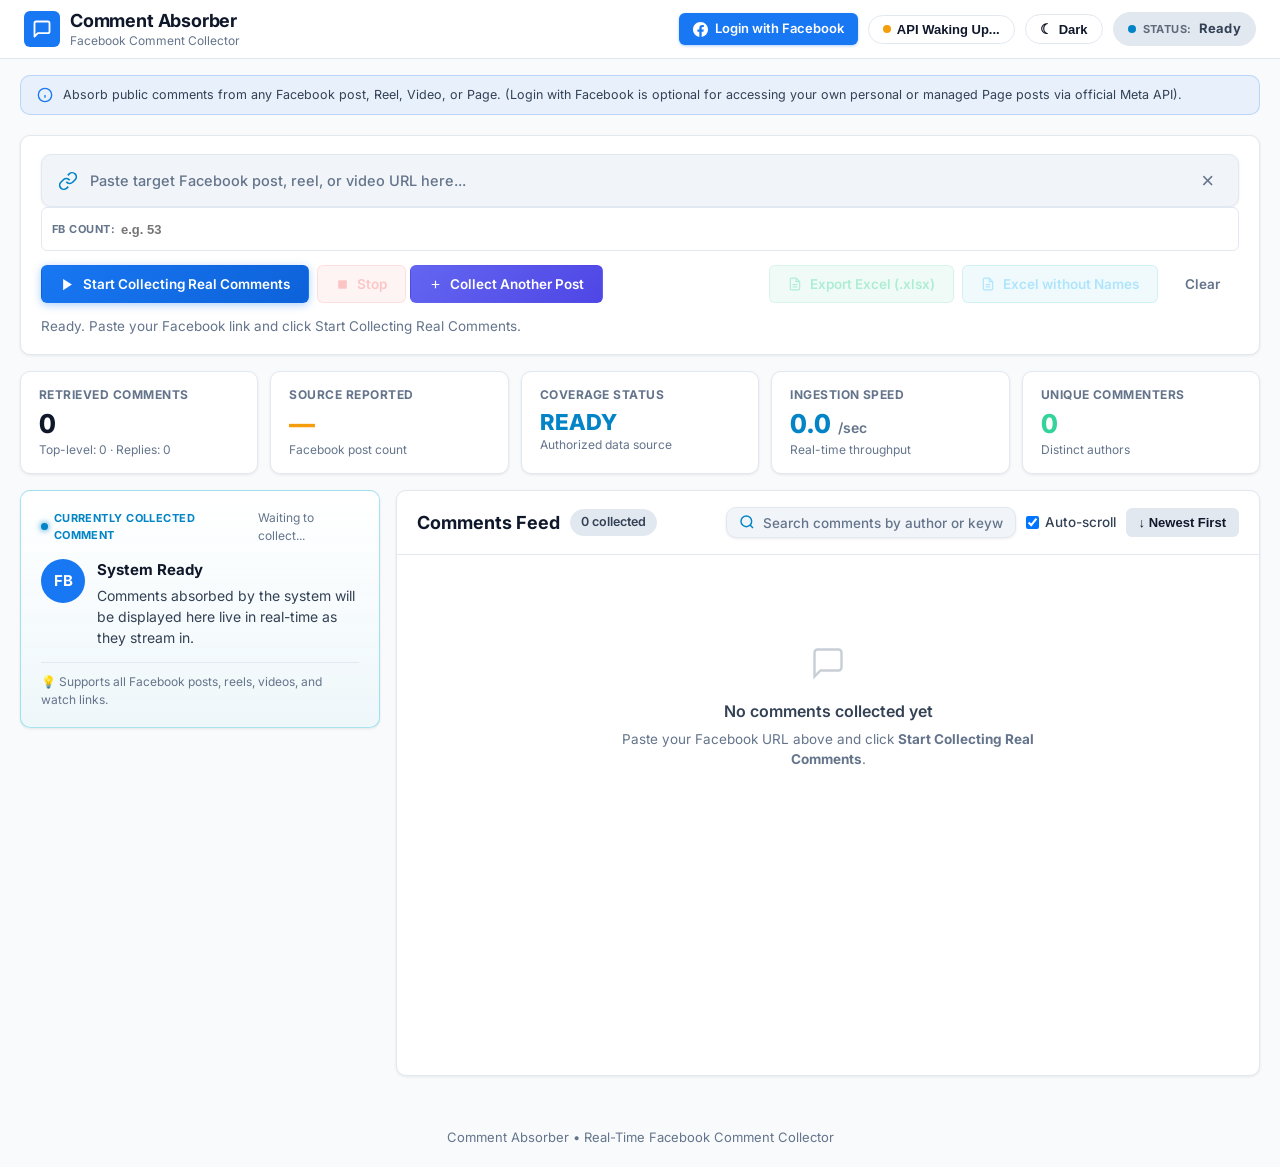
==== commit 99f54fe0: "Fix comment collection accuracy, full pagination, recursive reply retrieval, and honest source vs re" ====
--- a/index.html
+++ b/index.html
@@ -270,10 +270,29 @@
   background: var(--emerald);
 }
 
+.status-pill.status-partial {
+  background: rgba(245, 158, 11, 0.15);
+  border-color: #f59e0b;
+  color: #fbbf24;
+}
+.status-pill.status-partial .status-dot {
+  background: #f59e0b;
+  box-shadow: 0 0 8px rgba(245, 158, 11, 0.8);
+}
+
 .status-pill.status-stopped {
   background: rgba(239, 68, 68, 0.15);
   border-color: var(--red);
   color: #f87171;
+}
+
+.status-pill.status-error {
+  background: rgba(239, 68, 68, 0.18);
+  border-color: #ef4444;
+  color: #f87171;
+}
+.status-pill.status-error .status-dot {
+  background: #ef4444;
 }
 
 @keyframes pulseDot {
@@ -485,11 +504,21 @@
   line-height: 1.4;
 }
 
-/* Metrics Row (4-Column Grid) */
+/* Metrics Row (5-Column Grid) */
 .metrics-grid {
   display: grid;
-  grid-template-columns: repeat(4, 1fr);
+  grid-template-columns: repeat(5, 1fr);
   gap: 12px;
+}
+@media (max-width: 1100px) {
+  .metrics-grid {
+    grid-template-columns: repeat(3, 1fr);
+  }
+}
+@media (max-width: 680px) {
+  .metrics-grid {
+    grid-template-columns: repeat(2, 1fr);
+  }
 }
 
 .metric-card {
@@ -521,6 +550,8 @@
 
 .metric-value.speed-color { color: var(--cyan); }
 .metric-value.authors-color { color: #34d399; }
+.metric-value.source-color { color: #f59e0b; }
+.metric-value.status-val { font-size: 22px; color: var(--cyan); }
 
 .metric-unit {
   font-size: 14px;
@@ -531,6 +562,76 @@
 .metric-desc {
   font-size: 12px;
   color: var(--text-muted);
+}
+
+/* Optional FB count input inside URL row */
+.source-count-wrap {
+  display: flex;
+  align-items: center;
+  gap: 6px;
+  background: var(--bg-card);
+  border: 1px solid var(--border);
+  border-radius: var(--radius-sm);
+  padding: 4px 10px;
+  height: 44px;
+  white-space: nowrap;
+}
+.source-count-label {
+  font-size: 11px;
+  font-weight: 700;
+  color: var(--text-muted);
+  text-transform: uppercase;
+  letter-spacing: 0.04em;
+}
+.source-count-input {
+  width: 75px;
+  background: transparent;
+  border: none;
+  color: var(--text-primary);
+  font-size: 13px;
+  font-weight: 600;
+  outline: none;
+}
+
+/* Developer Diagnostic Run Log Card */
+.dev-diag-card {
+  background: #090d16;
+  border: 1px solid rgba(6, 182, 212, 0.4);
+  box-shadow: 0 4px 20px rgba(0, 0, 0, 0.4);
+  margin-top: 12px;
+}
+.dev-diag-header {
+  display: flex;
+  align-items: center;
+  justify-content: space-between;
+  margin-bottom: 10px;
+  border-bottom: 1px solid rgba(255, 255, 255, 0.08);
+  padding-bottom: 8px;
+}
+.dev-diag-badge {
+  font-size: 13px;
+  font-weight: 800;
+  color: #38bdf8;
+  letter-spacing: 0.04em;
+}
+.dev-diag-sub {
+  font-size: 12px;
+  color: var(--text-muted);
+  margin-left: 8px;
+}
+.dev-diag-console {
+  background: #030712;
+  border: 1px solid #1e293b;
+  border-radius: var(--radius-sm);
+  padding: 14px;
+  color: #a5f3fc;
+  font-family: ui-monospace, SFMono-Regular, Menlo, Monaco, Consolas, "Liberation Mono", "Courier New", monospace;
+  font-size: 12.5px;
+  line-height: 1.6;
+  white-space: pre-wrap;
+  word-break: break-word;
+  max-height: 320px;
+  overflow-y: auto;
 }
 
 /* Main Dashboard Body Grid */
@@ -1713,6 +1814,10 @@
           />
           <button type="button" id="clear-url-btn" class="btn-clear" title="Clear URL">&times;</button>
         </div>
+        <div class="source-count-wrap" title="Optional: Enter Facebook's visible comment count for accuracy verification">
+          <span class="source-count-label">FB Count:</span>
+          <input type="number" id="source-count-input" class="source-count-input" placeholder="e.g. 53" min="0" />
+        </div>
       </div>
 
       <!-- Action Buttons Row -->
@@ -1759,12 +1864,24 @@
       </div>
     </section>
 
-    <!-- Metrics Row (4-Column Grid) -->
+    <!-- Metrics Row (5-Column Grid) -->
     <section class="metrics-grid">
       <div class="metric-card">
-        <div class="metric-label">TOTAL COMMENTS</div>
+        <div class="metric-label">RETRIEVED COMMENTS</div>
         <div class="metric-value" id="kpi-total">0</div>
         <div class="metric-desc" id="kpi-breakdown">Top-level: 0 · Replies: 0</div>
+      </div>
+
+      <div class="metric-card">
+        <div class="metric-label">SOURCE REPORTED</div>
+        <div class="metric-value source-color" id="kpi-source-reported">—</div>
+        <div class="metric-desc" id="kpi-source-desc">Facebook post count</div>
+      </div>
+
+      <div class="metric-card">
+        <div class="metric-label">COVERAGE STATUS</div>
+        <div class="metric-value status-val" id="kpi-coverage-status">READY</div>
+        <div class="metric-desc" id="kpi-coverage-desc">Authorized data source</div>
       </div>
 
       <div class="metric-card">
@@ -1774,16 +1891,24 @@
       </div>
 
       <div class="metric-card">
-        <div class="metric-label">ELAPSED TIME</div>
-        <div class="metric-value" id="kpi-time">00:00</div>
-        <div class="metric-desc">Collection duration</div>
-      </div>
-
-      <div class="metric-card">
         <div class="metric-label">UNIQUE COMMENTERS</div>
         <div class="metric-value authors-color" id="kpi-unique">0</div>
         <div class="metric-desc">Distinct authors</div>
       </div>
+    </section>
+
+    <!-- Developer Diagnostic Run Log Card (Toggled via Ctrl+Shift+D) -->
+    <section class="card dev-diag-card developer-diagnostic" id="dev-diag-panel" style="display: none;">
+      <div class="dev-diag-header">
+        <div>
+          <span class="dev-diag-badge">🛠️ DEVELOPER DIAGNOSTIC LOG</span>
+          <span class="dev-diag-sub">Real-Time Meta/API Pagination &amp; Retrieval Inspector (Ctrl+Shift+D)</span>
+        </div>
+        <button type="button" id="btn-copy-diag" class="btn btn-ghost btn-sm" title="Copy diagnostic log">
+          <span>Copy Log</span>
+        </button>
+      </div>
+      <pre class="dev-diag-console" id="dev-diag-output">Waiting for comment collection to start...</pre>
     </section>
 
     <!-- Main Dashboard Split Layout -->
@@ -2029,9 +2154,19 @@
     // KPIs
     kpiTotal: document.getElementById('kpi-total'),
     kpiBreakdown: document.getElementById('kpi-breakdown'),
+    kpiSourceReported: document.getElementById('kpi-source-reported'),
+    kpiSourceDesc: document.getElementById('kpi-source-desc'),
+    kpiCoverageStatus: document.getElementById('kpi-coverage-status'),
+    kpiCoverageDesc: document.getElementById('kpi-coverage-desc'),
     kpiSpeed: document.getElementById('kpi-speed'),
     kpiTime: document.getElementById('kpi-time'),
     kpiUnique: document.getElementById('kpi-unique'),
+    sourceCountInput: document.getElementById('source-count-input'),
+
+    // Developer Diagnostic Console
+    devDiagPanel: document.getElementById('dev-diag-panel'),
+    devDiagOutput: document.getElementById('dev-diag-output'),
+    btnCopyDiag: document.getElementById('btn-copy-diag'),
     
     // Spotlight Card
     spotlightTime: document.getElementById('spotlight-time'),
@@ -2171,20 +2306,104 @@
 
   function updateKpis(stats) {
     if (!stats) return;
-    el.kpiTotal.textContent = Number(stats.count || 0).toLocaleString();
+    state.lastStats = stats;
+    const count = Number(stats.count || 0);
+    el.kpiTotal.textContent = count.toLocaleString();
+
     if (el.kpiBreakdown) {
-      const topLevel = Number(stats.top_level_count !== undefined ? stats.top_level_count : (stats.count || 0)).toLocaleString();
+      const topLevel = Number(stats.top_level_count !== undefined ? stats.top_level_count : count).toLocaleString();
       const replies = Number(stats.replies_count || 0).toLocaleString();
       el.kpiBreakdown.textContent = `Top-level: ${topLevel} · Replies: ${replies}`;
     }
+
+    if (el.kpiSourceReported) {
+      if (stats.source_reported_count && Number(stats.source_reported_count) > 0) {
+        el.kpiSourceReported.textContent = Number(stats.source_reported_count).toLocaleString();
+        if (el.kpiSourceDesc) el.kpiSourceDesc.textContent = 'Facebook reported count';
+      } else {
+        el.kpiSourceReported.textContent = '—';
+        if (el.kpiSourceDesc) el.kpiSourceDesc.textContent = 'Pending / Unreported';
+      }
+    }
+
+    if (el.kpiCoverageStatus) {
+      const isComplete = stats.status === 'COMPLETED' || stats.status === 'COMPLETE';
+      const isPartial = stats.is_partial || stats.status === 'PARTIAL';
+      if (isPartial) {
+        el.kpiCoverageStatus.textContent = 'PARTIAL';
+        el.kpiCoverageStatus.style.color = '#f59e0b';
+        if (el.kpiCoverageDesc) el.kpiCoverageDesc.textContent = 'Partial coverage (API limited)';
+      } else if (isComplete) {
+        el.kpiCoverageStatus.textContent = 'COMPLETE';
+        el.kpiCoverageStatus.style.color = '#10b981';
+        if (el.kpiCoverageDesc) el.kpiCoverageDesc.textContent = 'All available retrieved';
+      } else if (stats.status === 'COLLECTING' || stats.status === 'ACCESSING') {
+        el.kpiCoverageStatus.textContent = 'STREAMING';
+        el.kpiCoverageStatus.style.color = '#06b6d4';
+        if (el.kpiCoverageDesc) el.kpiCoverageDesc.textContent = 'Ingesting comments...';
+      } else if (stats.status === 'ERROR') {
+        el.kpiCoverageStatus.textContent = 'FAILED';
+        el.kpiCoverageStatus.style.color = '#ef4444';
+        if (el.kpiCoverageDesc) el.kpiCoverageDesc.textContent = 'Collection failed';
+      } else {
+        el.kpiCoverageStatus.textContent = stats.status || 'READY';
+        el.kpiCoverageStatus.style.color = 'var(--text-muted)';
+        if (el.kpiCoverageDesc) el.kpiCoverageDesc.textContent = 'Authorized data source';
+      }
+    }
+
     el.kpiSpeed.innerHTML = `${stats.comments_per_sec || 0} <span class="metric-unit">/sec</span>`;
     el.kpiTime.textContent = formatDuration(stats.elapsed_seconds || 0);
     el.kpiUnique.textContent = Number(stats.unique_authors || 0).toLocaleString();
-    el.feedCounter.textContent = Number(stats.count || 0).toLocaleString();
-
-    const hasComments = (stats.count || 0) > 0;
+    el.feedCounter.textContent = count.toLocaleString();
+
+    const hasComments = count > 0;
     if (el.btnExportExcel) el.btnExportExcel.disabled = !hasComments;
     if (el.btnExportExcelNoNames) el.btnExportExcelNoNames.disabled = !hasComments;
+
+    // Render developer diagnostic console log
+    renderDiagnosticLog(stats);
+  }
+
+  function renderDiagnosticLog(stats) {
+    if (!el.devDiagOutput) return;
+    const summary = stats.diagnostics_summary || {};
+    const logs = stats.diagnostic_logs || [];
+    const postId = el.postUrl ? el.postUrl.value.trim() : 'UNKNOWN';
+    const sourceCount = (stats.source_reported_count && Number(stats.source_reported_count) > 0)
+      ? stats.source_reported_count
+      : 'Unreported by source';
+
+    let txt = `==================================================\n`;
+    txt += `DEVELOPER DIAGNOSTIC LOG (Ctrl+Shift+D)\n`;
+    txt += `==================================================\n`;
+    txt += `POST ID: ${postId}\n`;
+    txt += `SOURCE COUNT: ${sourceCount}\n\n`;
+
+    if (logs.length > 0) {
+      logs.forEach(log => {
+        txt += `PAGE: ${log.request_index}\n`;
+        txt += `RETURNED: ${log.comments_returned}\n`;
+        txt += `NEXT: ${log.next_exists ? 'YES' : 'NO'}\n`;
+        txt += `CURSOR: ${log.cursor}\n\n`;
+      });
+    } else {
+      txt += `PAGE: 1\n`;
+      txt += `RETURNED: ${stats.count || 0}\n`;
+      txt += `NEXT: NO\n\n`;
+    }
+
+    txt += `FINAL:\n`;
+    txt += `RAW COMMENTS RECEIVED: ${summary.raw_comments_received || stats.count || 0}\n`;
+    txt += `UNIQUE COMMENT IDS: ${summary.unique_comment_ids || stats.count || 0}\n`;
+    txt += `TOP LEVEL: ${summary.top_level !== undefined ? summary.top_level : (stats.top_level_count || stats.count || 0)}\n`;
+    txt += `REPLIES: ${summary.replies !== undefined ? summary.replies : (stats.replies_count || 0)}\n`;
+    txt += `DUPLICATES REMOVED: ${summary.duplicates_removed || 0}\n`;
+    txt += `PAGES PROCESSED: ${summary.pages_processed || logs.length || 1}\n`;
+    txt += `PAGINATION EXHAUSTED: ${summary.pagination_exhausted ? 'YES' : 'NO'}\n`;
+    txt += `STATUS: ${stats.status || 'READY'}\n`;
+
+    el.devDiagOutput.textContent = txt;
   }
 
   function updateSpotlight(comment) {
@@ -2347,12 +2566,21 @@
     } else if (status === 'COMPLETED') {
       state.isCollecting = false;
       el.liveIndicator.className = 'status-pill status-done';
-      el.liveStatusText.textContent = 'Done';
+      el.liveStatusText.textContent = 'Complete';
       el.btnStart.disabled = false;
       el.btnStop.disabled = true;
       stopActivePolling();
       playSuccessChime();
       showToast(message || 'Comment collection complete!', 'success');
+    } else if (status === 'PARTIAL') {
+      state.isCollecting = false;
+      el.liveIndicator.className = 'status-pill status-partial';
+      el.liveStatusText.textContent = 'Partial';
+      el.btnStart.disabled = false;
+      el.btnStop.disabled = true;
+      stopActivePolling();
+      playSuccessChime();
+      showToast(message || 'Partial collection complete (source limits reached).', 'warning');
     } else if (status === 'CANCELLED') {
       state.isCollecting = false;
       el.liveIndicator.className = 'status-pill status-stopped';
@@ -2361,10 +2589,10 @@
       el.btnStop.disabled = true;
       stopActivePolling();
       showToast(message || 'Collection stopped.', 'info');
-    } else if (status === 'ERROR') {
+    } else if (status === 'ERROR' || status === 'FAILED') {
       state.isCollecting = false;
       el.liveIndicator.className = 'status-pill status-error';
-      el.liveStatusText.textContent = 'Error';
+      el.liveStatusText.textContent = 'Failed';
       el.btnStart.disabled = false;
       el.btnStop.disabled = true;
       stopActivePolling();
@@ -2804,10 +3032,15 @@
 
     try {
       const chosenMode = state.isAuthenticated ? 'api' : 'public';
+      const sourceCountVal = el.sourceCountInput ? parseInt(el.sourceCountInput.value.trim(), 10) : null;
       const startRes = await apiFetch(`${apiTarget}/api/collect/start`, {
         method: 'POST',
         headers: { 'Content-Type': 'application/json' },
-        body: JSON.stringify({ url: url, mode: chosenMode }),
+        body: JSON.stringify({ 
+          url: url, 
+          mode: chosenMode,
+          source_count: (!isNaN(sourceCountVal) && sourceCountVal > 0) ? sourceCountVal : null
+        }),
         signal: AbortSignal.timeout(60000)
       });
       const data = await startRes.json();
@@ -3173,6 +3406,16 @@
     if (el.btnDismissEngineModal) el.btnDismissEngineModal.addEventListener('click', closeEngineModal);
     if (el.btnSaveEngine) el.btnSaveEngine.addEventListener('click', saveCustomEngine);
     if (el.btnRunSimulator) el.btnRunSimulator.addEventListener('click', runSimulator);
+    if (el.btnCopyDiag && el.devDiagOutput) {
+      el.btnCopyDiag.addEventListener('click', async () => {
+        try {
+          await navigator.clipboard.writeText(el.devDiagOutput.textContent || '');
+          showToast('Diagnostic log copied to clipboard!', 'success');
+        } catch (err) {
+          showToast('Failed to copy log: ' + err, 'error');
+        }
+      });
+    }
     if (el.engineModal) {
       el.engineModal.addEventListener('click', (e) => {
         if (e.target === el.engineModal) closeEngineModal();
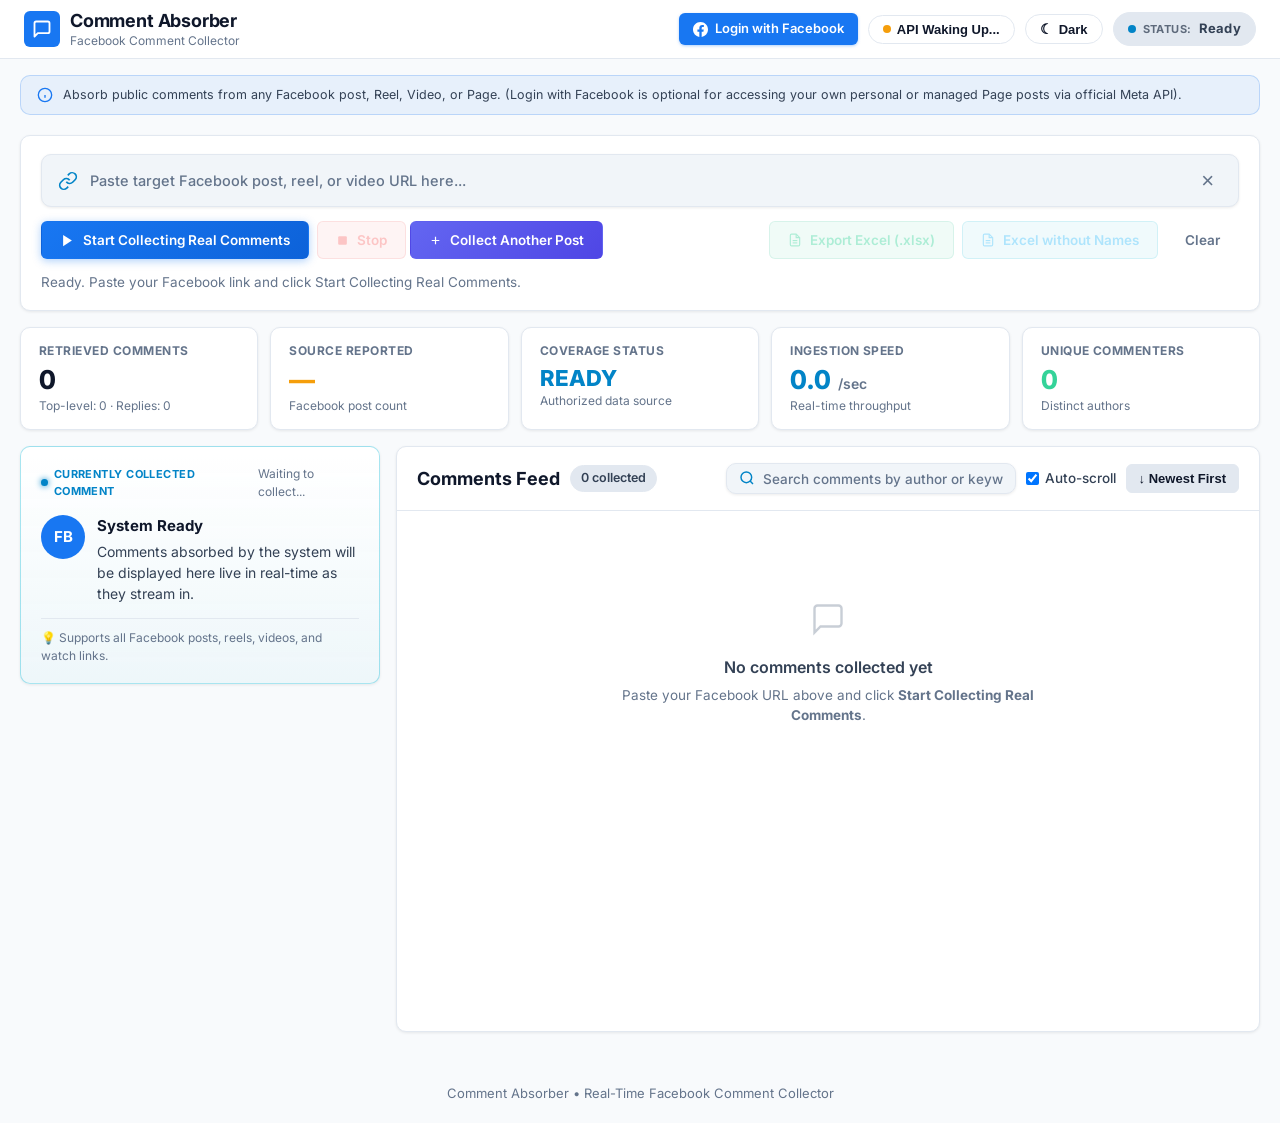
==== commit e742a4a7: "Remove FB count input completely; unconstrain collection limits to support 10k+ comments with automa" ====
--- a/index.html
+++ b/index.html
@@ -564,34 +564,6 @@
   color: var(--text-muted);
 }
 
-/* Optional FB count input inside URL row */
-.source-count-wrap {
-  display: flex;
-  align-items: center;
-  gap: 6px;
-  background: var(--bg-card);
-  border: 1px solid var(--border);
-  border-radius: var(--radius-sm);
-  padding: 4px 10px;
-  height: 44px;
-  white-space: nowrap;
-}
-.source-count-label {
-  font-size: 11px;
-  font-weight: 700;
-  color: var(--text-muted);
-  text-transform: uppercase;
-  letter-spacing: 0.04em;
-}
-.source-count-input {
-  width: 75px;
-  background: transparent;
-  border: none;
-  color: var(--text-primary);
-  font-size: 13px;
-  font-weight: 600;
-  outline: none;
-}
 
 /* Developer Diagnostic Run Log Card */
 .dev-diag-card {
@@ -1813,10 +1785,6 @@
             spellcheck="false"
           />
           <button type="button" id="clear-url-btn" class="btn-clear" title="Clear URL">&times;</button>
-        </div>
-        <div class="source-count-wrap" title="Optional: Enter Facebook's visible comment count for accuracy verification">
-          <span class="source-count-label">FB Count:</span>
-          <input type="number" id="source-count-input" class="source-count-input" placeholder="e.g. 53" min="0" />
         </div>
       </div>
 
@@ -2161,7 +2129,6 @@
     kpiSpeed: document.getElementById('kpi-speed'),
     kpiTime: document.getElementById('kpi-time'),
     kpiUnique: document.getElementById('kpi-unique'),
-    sourceCountInput: document.getElementById('source-count-input'),
 
     // Developer Diagnostic Console
     devDiagPanel: document.getElementById('dev-diag-panel'),
@@ -3032,14 +2999,13 @@
 
     try {
       const chosenMode = state.isAuthenticated ? 'api' : 'public';
-      const sourceCountVal = el.sourceCountInput ? parseInt(el.sourceCountInput.value.trim(), 10) : null;
       const startRes = await apiFetch(`${apiTarget}/api/collect/start`, {
         method: 'POST',
         headers: { 'Content-Type': 'application/json' },
         body: JSON.stringify({ 
           url: url, 
           mode: chosenMode,
-          source_count: (!isNaN(sourceCountVal) && sourceCountVal > 0) ? sourceCountVal : null
+          max_comments: 0
         }),
         signal: AbortSignal.timeout(60000)
       });
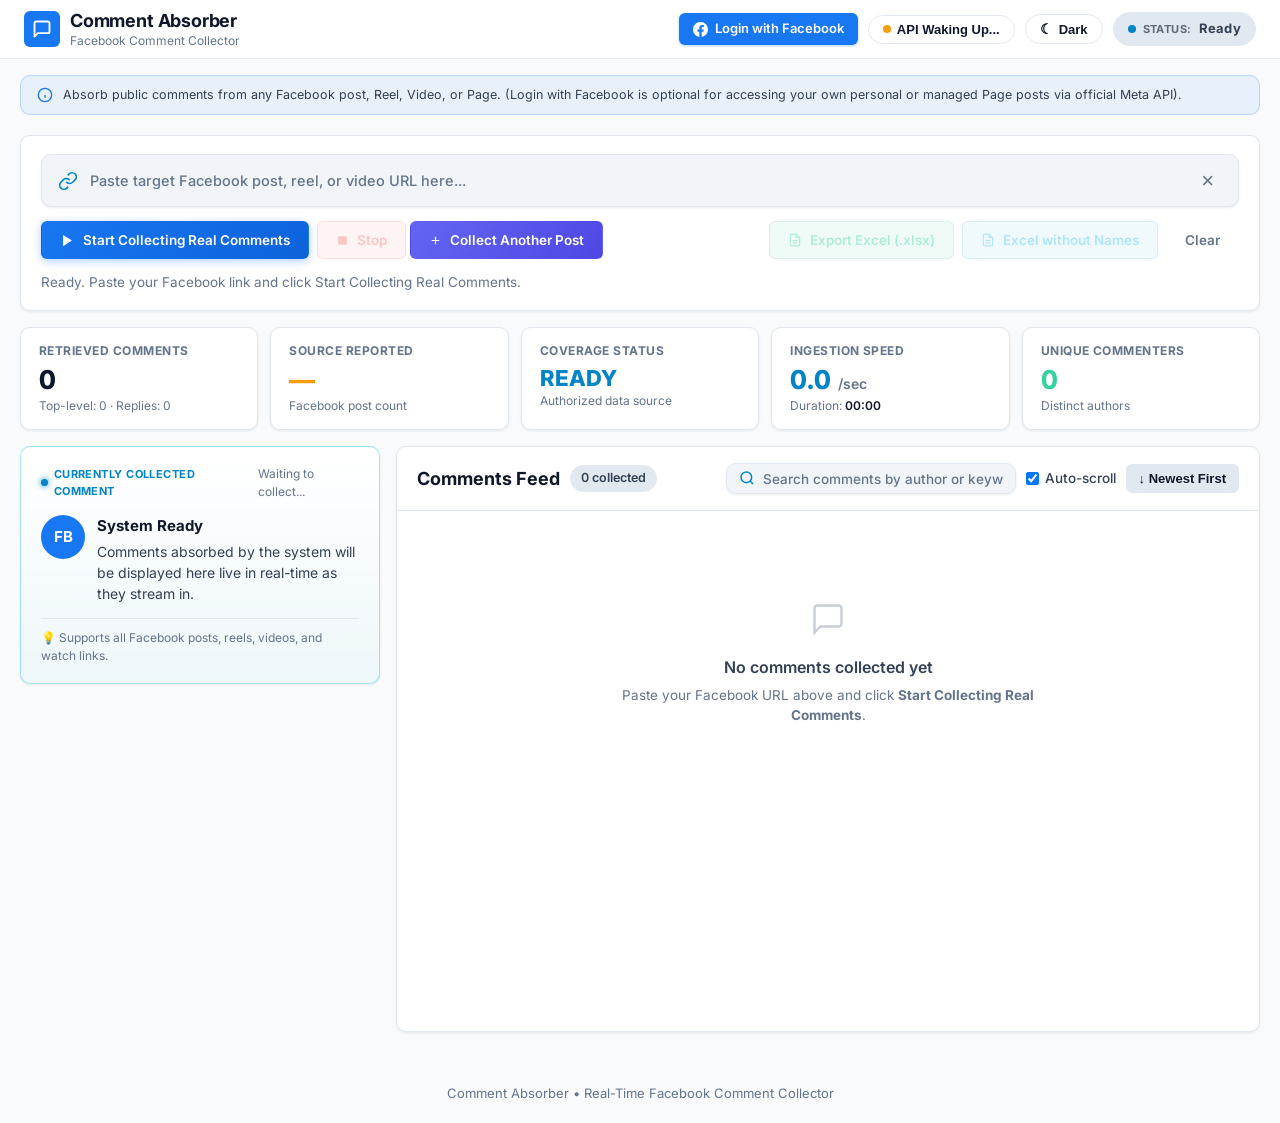
==== commit 7c395d8c: "Fix start button click: guard kpiTime and streamEmpty null references in updateKpis and renderCommen" ====
--- a/index.html
+++ b/index.html
@@ -1855,7 +1855,7 @@
       <div class="metric-card">
         <div class="metric-label">INGESTION SPEED</div>
         <div class="metric-value speed-color" id="kpi-speed">0.0 <span class="metric-unit">/sec</span></div>
-        <div class="metric-desc">Real-time throughput</div>
+        <div class="metric-desc">Duration: <span id="kpi-time" style="font-weight: 600; color: var(--text-primary);">00:00</span></div>
       </div>
 
       <div class="metric-card">
@@ -2275,7 +2275,7 @@
     if (!stats) return;
     state.lastStats = stats;
     const count = Number(stats.count || 0);
-    el.kpiTotal.textContent = count.toLocaleString();
+    if (el.kpiTotal) el.kpiTotal.textContent = count.toLocaleString();
 
     if (el.kpiBreakdown) {
       const topLevel = Number(stats.top_level_count !== undefined ? stats.top_level_count : count).toLocaleString();
@@ -2286,7 +2286,7 @@
     if (el.kpiSourceReported) {
       if (stats.source_reported_count && Number(stats.source_reported_count) > 0) {
         el.kpiSourceReported.textContent = Number(stats.source_reported_count).toLocaleString();
-        if (el.kpiSourceDesc) el.kpiSourceDesc.textContent = 'Facebook reported count';
+        if (el.kpiSourceDesc) el.kpiSourceDesc.textContent = 'Reported by Meta/source';
       } else {
         el.kpiSourceReported.textContent = '—';
         if (el.kpiSourceDesc) el.kpiSourceDesc.textContent = 'Pending / Unreported';
@@ -2308,7 +2308,7 @@
         el.kpiCoverageStatus.textContent = 'STREAMING';
         el.kpiCoverageStatus.style.color = '#06b6d4';
         if (el.kpiCoverageDesc) el.kpiCoverageDesc.textContent = 'Ingesting comments...';
-      } else if (stats.status === 'ERROR') {
+      } else if (stats.status === 'ERROR' || stats.status === 'FAILED') {
         el.kpiCoverageStatus.textContent = 'FAILED';
         el.kpiCoverageStatus.style.color = '#ef4444';
         if (el.kpiCoverageDesc) el.kpiCoverageDesc.textContent = 'Collection failed';
@@ -2319,10 +2319,10 @@
       }
     }
 
-    el.kpiSpeed.innerHTML = `${stats.comments_per_sec || 0} <span class="metric-unit">/sec</span>`;
-    el.kpiTime.textContent = formatDuration(stats.elapsed_seconds || 0);
-    el.kpiUnique.textContent = Number(stats.unique_authors || 0).toLocaleString();
-    el.feedCounter.textContent = count.toLocaleString();
+    if (el.kpiSpeed) el.kpiSpeed.innerHTML = `${stats.comments_per_sec || 0} <span class="metric-unit">/sec</span>`;
+    if (el.kpiTime) el.kpiTime.textContent = formatDuration(stats.elapsed_seconds || 0);
+    if (el.kpiUnique) el.kpiUnique.textContent = Number(stats.unique_authors || 0).toLocaleString();
+    if (el.feedCounter) el.feedCounter.textContent = count.toLocaleString();
 
     const hasComments = count > 0;
     if (el.btnExportExcel) el.btnExportExcel.disabled = !hasComments;
@@ -2454,15 +2454,19 @@
     }
 
     if (filtered.length === 0) {
-      el.streamEmpty.style.display = 'block';
-      el.streamList.innerHTML = '';
-      if (query && state.comments.length > 0) {
-        el.streamEmpty.querySelector('.empty-title').textContent = 'No matching comments found';
-        el.streamEmpty.querySelector('.empty-desc').textContent = `No comments match "${query}".`;
-      } else {
-        el.streamEmpty.querySelector('.empty-title').textContent = 'No comments collected yet';
-        el.streamEmpty.querySelector('.empty-desc').textContent = 'Paste your Facebook URL above and click Start Collecting Real Comments.';
+      if (el.streamEmpty) {
+        el.streamEmpty.style.display = 'block';
+        const titleEl = el.streamEmpty.querySelector('.empty-title');
+        const descEl = el.streamEmpty.querySelector('.empty-desc');
+        if (query && state.comments.length > 0) {
+          if (titleEl) titleEl.textContent = 'No matching comments found';
+          if (descEl) descEl.textContent = `No comments match "${query}".`;
+        } else {
+          if (titleEl) titleEl.textContent = 'No comments collected yet';
+          if (descEl) descEl.innerHTML = 'Paste your Facebook URL above and click <strong>Start Collecting Real Comments</strong>.';
+        }
       }
+      if (el.streamList) el.streamList.innerHTML = '';
       return;
     }
 
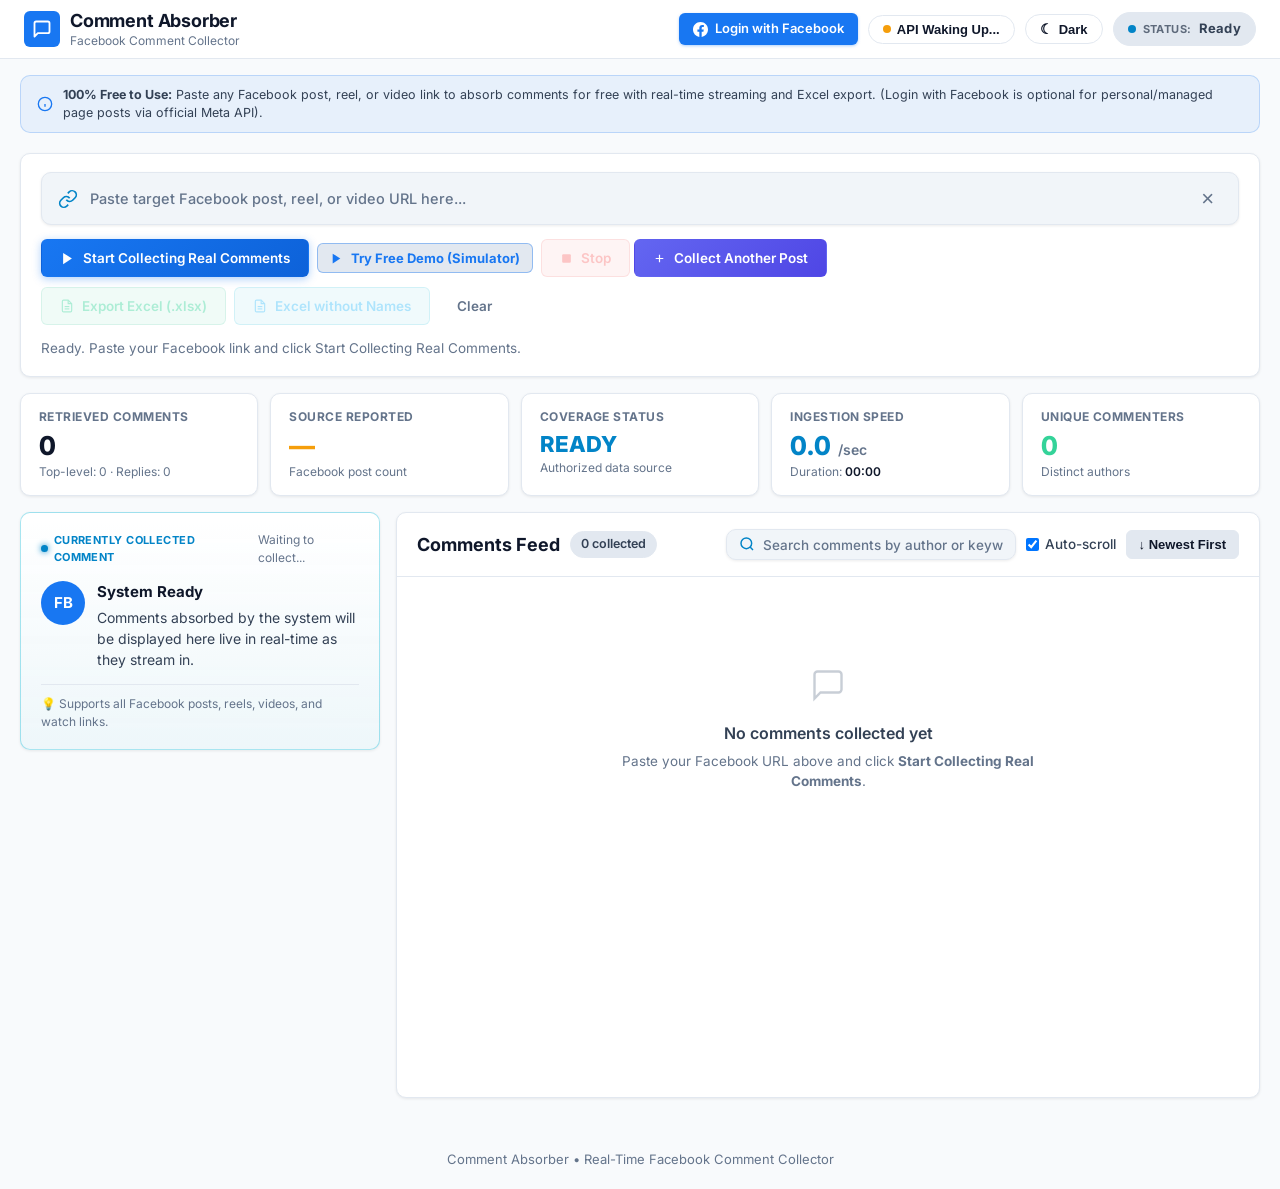
==== commit 414aca9d: "Ensure 100% free usage for all users without paid credit limits or Apify subscription requirements" ====
--- a/index.html
+++ b/index.html
@@ -1747,7 +1747,7 @@
         <line x1="12" y1="16" x2="12" y2="12"></line>
         <line x1="12" y1="8" x2="12.01" y2="8"></line>
       </svg>
-      <span>Absorb public comments from any Facebook post, Reel, Video, or Page. (Login with Facebook is optional for accessing your own personal or managed Page posts via official Meta API).</span>
+      <span><strong>100% Free to Use:</strong> Paste any Facebook post, reel, or video link to absorb comments for free with real-time streaming and Excel export. (Login with Facebook is optional for personal/managed page posts via official Meta API).</span>
     </div>
 
     <!-- Login Required Banner (Shown if user is unauthenticated) -->
@@ -1794,6 +1794,11 @@
           <button type="button" id="btn-start" class="btn btn-primary" title="Start collecting comments from URL">
             <svg width="15" height="15" viewBox="0 0 24 24" fill="currentColor"><polygon points="5 3 19 12 5 21 5 3"></polygon></svg>
             <span>Start Collecting Real Comments</span>
+          </button>
+
+          <button type="button" id="btn-demo" class="btn btn-subtle" title="Test with free simulator" style="font-weight: 700; border-color: rgba(24, 119, 242, 0.4); color: var(--blue);">
+            <svg width="13" height="13" viewBox="0 0 24 24" fill="currentColor"><polygon points="5 3 19 12 5 21 5 3"></polygon></svg>
+            <span>Try Free Demo (Simulator)</span>
           </button>
 
           <div class="primary-action-subrow">
@@ -2109,6 +2114,7 @@
 
     // Actions
     btnStart: document.getElementById('btn-start'),
+    btnDemo: document.getElementById('btn-demo'),
     btnStop: document.getElementById('btn-stop'),
     btnCollectAnother: document.getElementById('btn-collect-another'),
     btnExportExcel: document.getElementById('btn-export-excel'),
@@ -2221,16 +2227,30 @@
   }
 
   // --- Toast Notifications ---
+  const activeToastSet = new Set();
   function showToast(message, type = 'info') {
+    if (!message || !el.toastContainer) return;
+    const msgStr = String(message).trim();
+    if (activeToastSet.has(msgStr)) return; // Prevent duplicate toast stacking
+
+    while (el.toastContainer.children.length >= 2) {
+      const first = el.toastContainer.firstElementChild;
+      if (first) first.remove();
+    }
+
+    activeToastSet.add(msgStr);
     const toast = document.createElement('div');
     toast.className = `toast ${type}`;
     const icons = { success: '&#9989;', error: '&#10060;', info: '&#8505;' };
-    toast.innerHTML = `<span>${icons[type] || '&#8505;'}</span><span>${escapeHtml(message)}</span>`;
+    toast.innerHTML = `<span>${icons[type] || '&#8505;'}</span><span>${escapeHtml(msgStr)}</span>`;
     el.toastContainer.appendChild(toast);
     setTimeout(() => {
       toast.style.opacity = '0';
-      setTimeout(() => toast.remove(), 250);
-    }, 3800);
+      setTimeout(() => {
+        toast.remove();
+        activeToastSet.delete(msgStr);
+      }, 250);
+    }, 4000);
   }
 
   function escapeHtml(text) {
@@ -2524,6 +2544,7 @@
   }
 
   function updateStatusUI(status, message) {
+    const prevStatus = state.currentStatus;
     state.currentStatus = status;
     el.statusMessage.textContent = message || '';
 
@@ -2534,7 +2555,7 @@
       el.btnStart.disabled = true;
       el.btnStop.disabled = false;
       startActivePolling();
-    } else if (status === 'COMPLETED') {
+    } else if (status === 'COMPLETED' || status === 'COMPLETE') {
       state.isCollecting = false;
       el.liveIndicator.className = 'status-pill status-done';
       el.liveStatusText.textContent = 'Complete';
@@ -2542,7 +2563,9 @@
       el.btnStop.disabled = true;
       stopActivePolling();
       playSuccessChime();
-      showToast(message || 'Comment collection complete!', 'success');
+      if (prevStatus !== status) {
+        showToast(message || 'Comment collection complete!', 'success');
+      }
     } else if (status === 'PARTIAL') {
       state.isCollecting = false;
       el.liveIndicator.className = 'status-pill status-partial';
@@ -2551,7 +2574,9 @@
       el.btnStop.disabled = true;
       stopActivePolling();
       playSuccessChime();
-      showToast(message || 'Partial collection complete (source limits reached).', 'warning');
+      if (prevStatus !== status) {
+        showToast(message || 'Partial collection complete (source limits reached).', 'warning');
+      }
     } else if (status === 'CANCELLED') {
       state.isCollecting = false;
       el.liveIndicator.className = 'status-pill status-stopped';
@@ -2559,7 +2584,9 @@
       el.btnStart.disabled = false;
       el.btnStop.disabled = true;
       stopActivePolling();
-      showToast(message || 'Collection stopped.', 'info');
+      if (prevStatus !== status) {
+        showToast(message || 'Collection stopped.', 'info');
+      }
     } else if (status === 'ERROR' || status === 'FAILED') {
       state.isCollecting = false;
       el.liveIndicator.className = 'status-pill status-error';
@@ -2567,7 +2594,12 @@
       el.btnStart.disabled = false;
       el.btnStop.disabled = true;
       stopActivePolling();
-      showToast(message || 'An error occurred.', 'error');
+      if (prevStatus !== status) {
+        showToast(message || 'An error occurred.', 'error');
+      }
+      if (message && message.includes('Login with Facebook') && el.loginRequiredBanner) {
+        el.loginRequiredBanner.style.display = 'flex';
+      }
     } else {
       state.isCollecting = false;
       el.liveIndicator.className = 'status-pill status-ready';
@@ -2782,8 +2814,16 @@
     } catch (e) {}
 
     try {
-      const healthRes = await fetch(`${urlToCheck}/api/health`, { signal: AbortSignal.timeout(Math.min(timeoutMs, 5000)) });
+      const healthRes = await fetch(`${urlToCheck}/health`, { signal: AbortSignal.timeout(Math.min(timeoutMs, 5000)) });
       if (healthRes.ok) {
+        updateBackendStatusUI(urlToCheck, true, false, 'Backend Online');
+        return true;
+      }
+    } catch (e) {}
+
+    try {
+      const apiHealthRes = await fetch(`${urlToCheck}/api/health`, { signal: AbortSignal.timeout(Math.min(timeoutMs, 5000)) });
+      if (apiHealthRes.ok) {
         updateBackendStatusUI(urlToCheck, true, false, 'Backend Online');
         return true;
       }
@@ -2811,9 +2851,14 @@
     // 2. Check localStorage saved backend URL
     const saved = localStorage.getItem('comment_absorber_engine_url');
     if (saved && saved.trim() && !saved.includes('trycloudflare.com')) {
-      activeApiTarget = saved.trim().replace(/\/+$/, '');
-      const ok = await checkAdminBackendStatus(activeApiTarget, 6000);
-      if (ok) return activeApiTarget;
+      const candidate = saved.trim().replace(/\/+$/, '');
+      const ok = await checkAdminBackendStatus(candidate, 6000);
+      if (ok) {
+        activeApiTarget = candidate;
+        return activeApiTarget;
+      } else {
+        localStorage.removeItem('comment_absorber_engine_url');
+      }
     }
 
     // 3. Fallback: Check backend_url.json if hosted on GitHub Pages
@@ -3024,7 +3069,6 @@
         showToast(`Absorbing real comments via ${engineLabel}...`, 'info');
       } else {
         updateStatusUI('ERROR', data.error || data.message || 'Failed to start collection.');
-        showToast(data.error || data.message || 'Failed to start collection.', 'error');
         if (data.message && data.message.includes('Login with Facebook') && el.loginRequiredBanner) {
           el.loginRequiredBanner.style.display = 'flex';
         }
@@ -3348,6 +3392,7 @@
 
     // Main Buttons
     if (el.btnStart) el.btnStart.addEventListener('click', handleStart);
+    if (el.btnDemo) el.btnDemo.addEventListener('click', runSimulator);
     if (el.btnStop) el.btnStop.addEventListener('click', handleStop);
     if (el.btnCollectAnother) el.btnCollectAnother.addEventListener('click', handleCollectAnother);
     if (el.btnClear) el.btnClear.addEventListener('click', handleClear);
